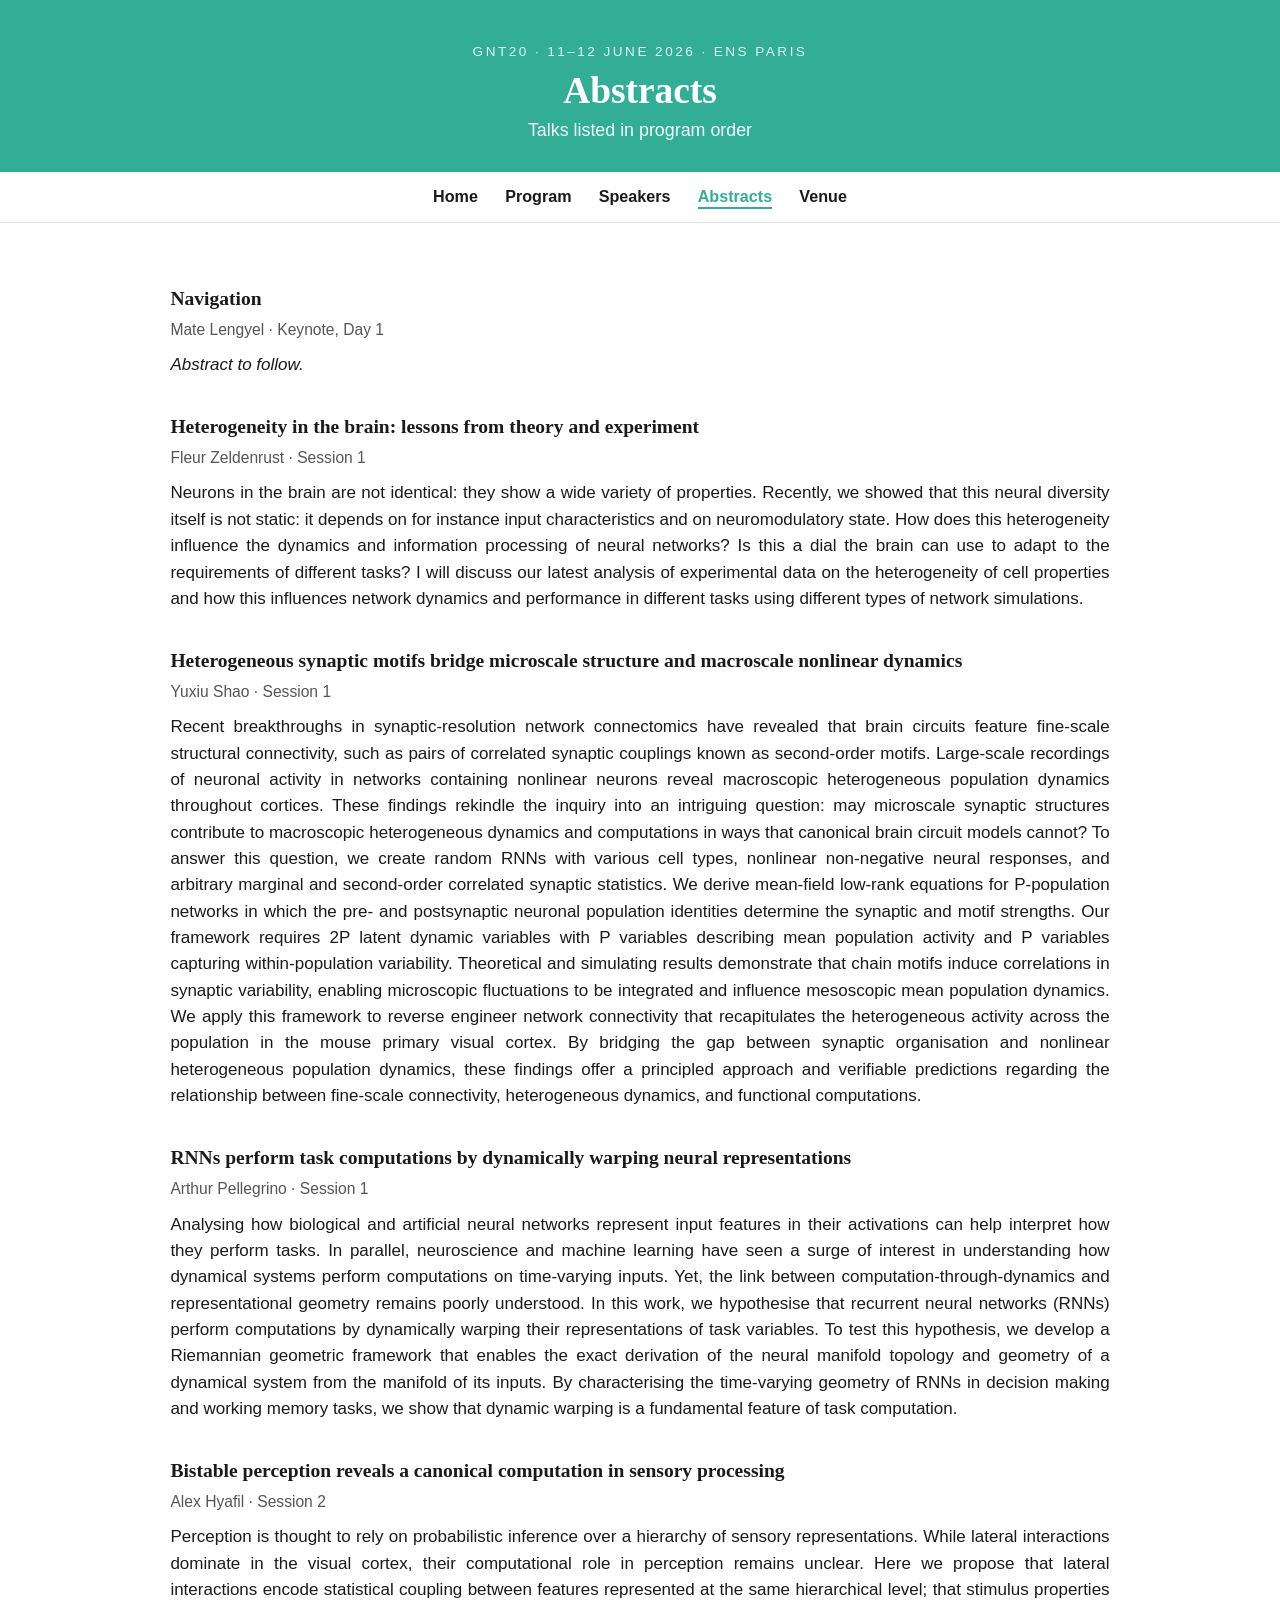
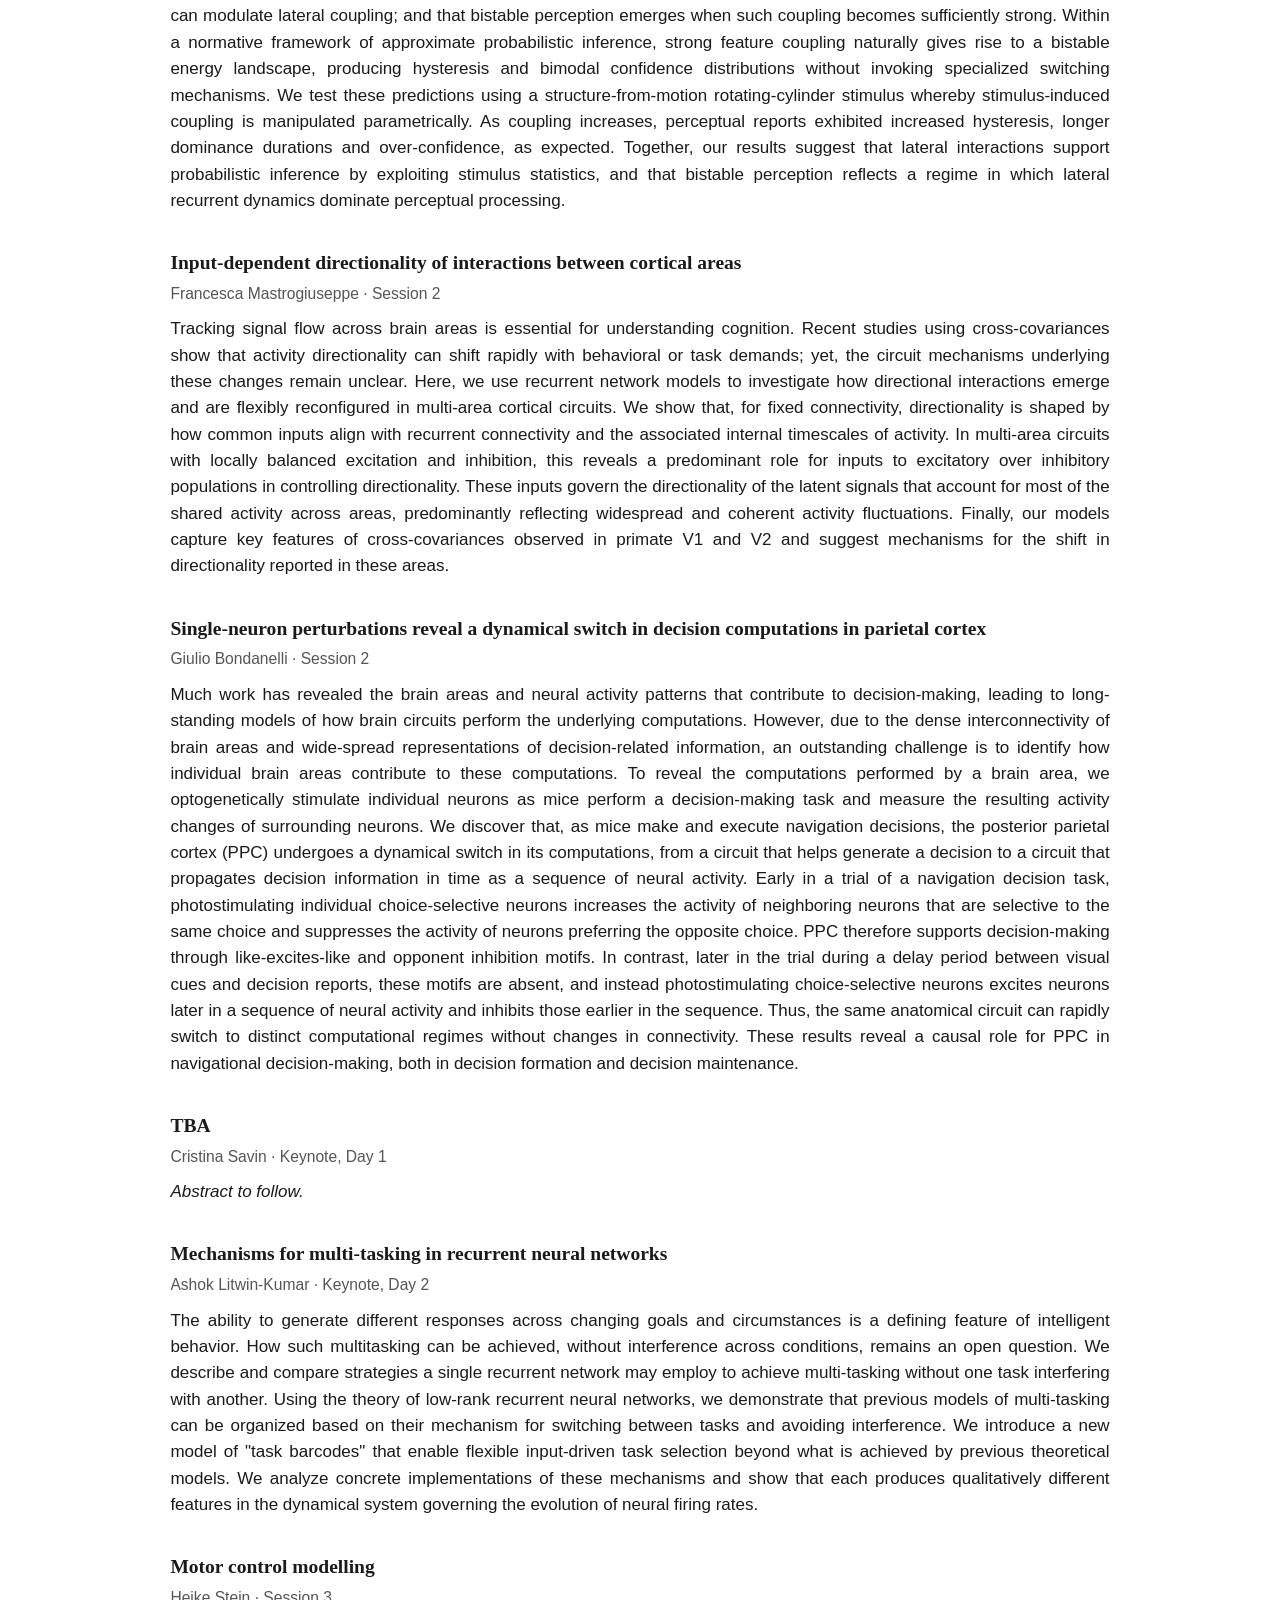
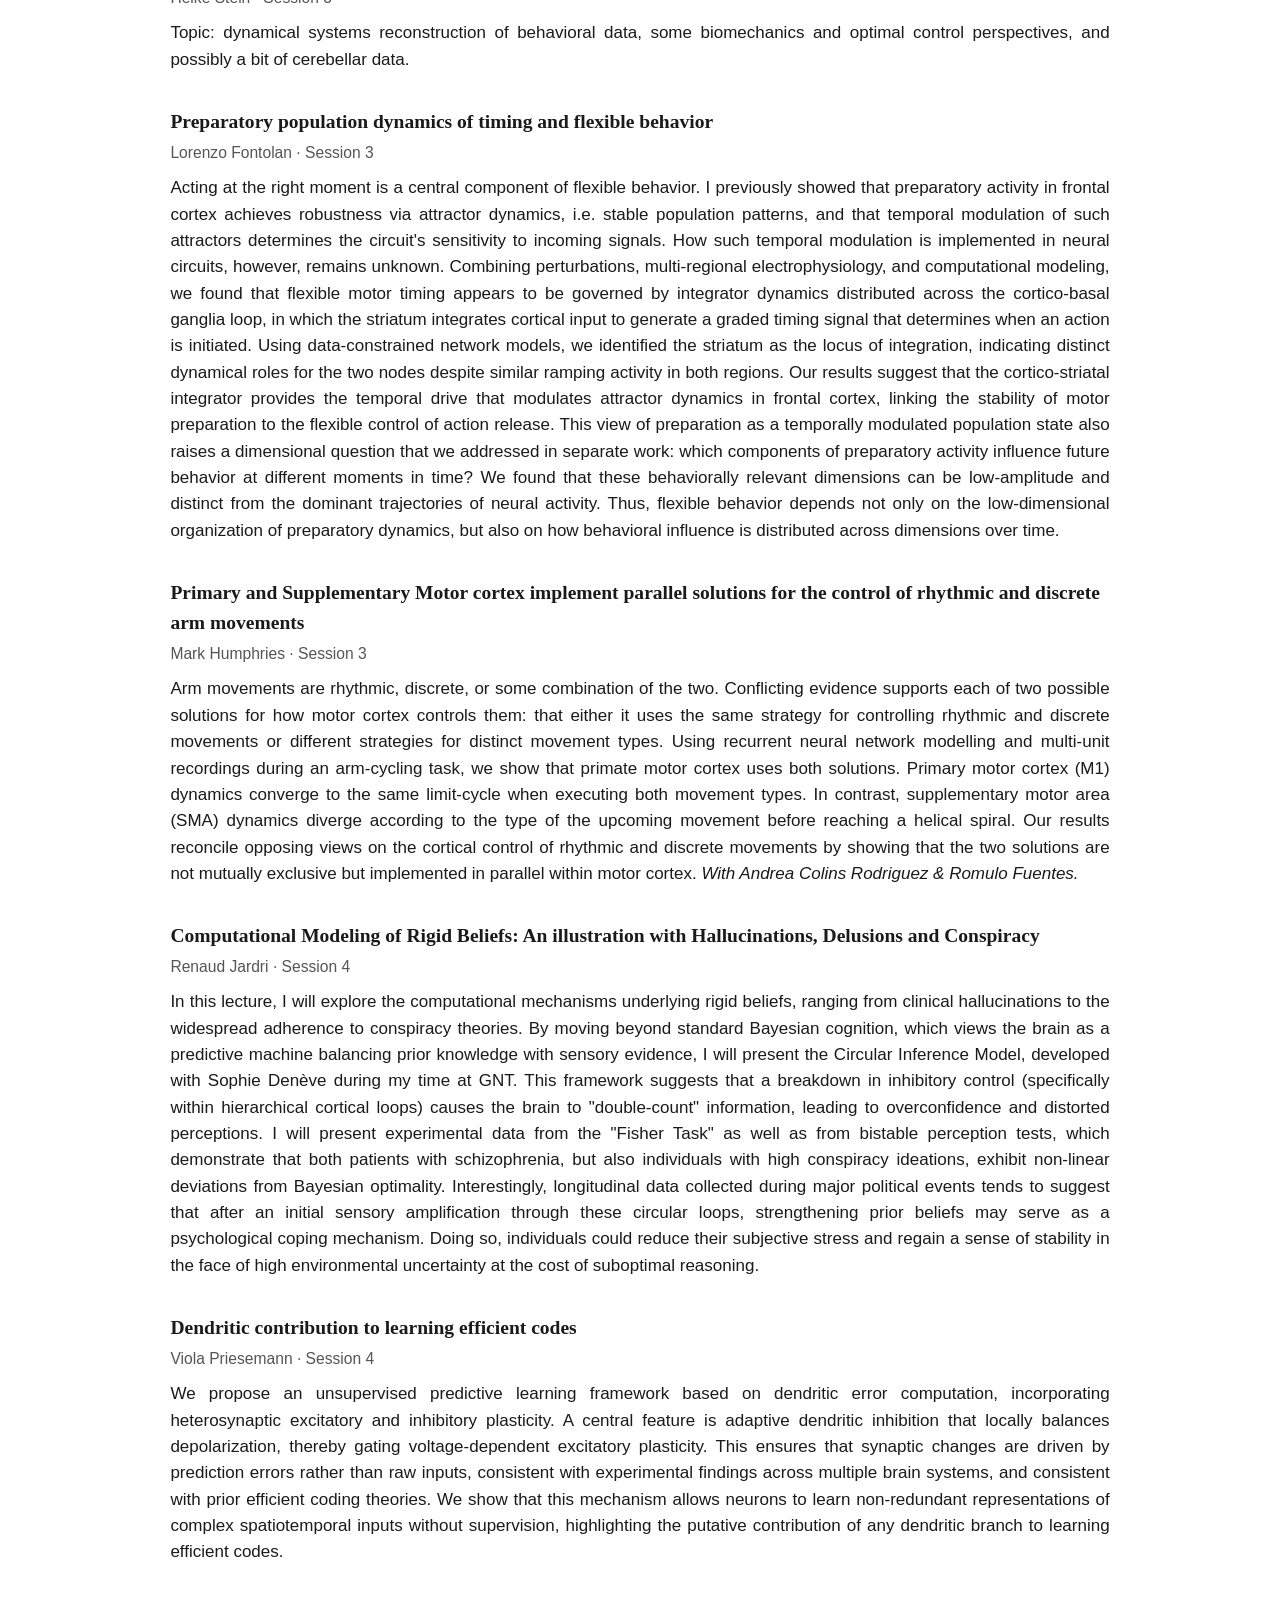
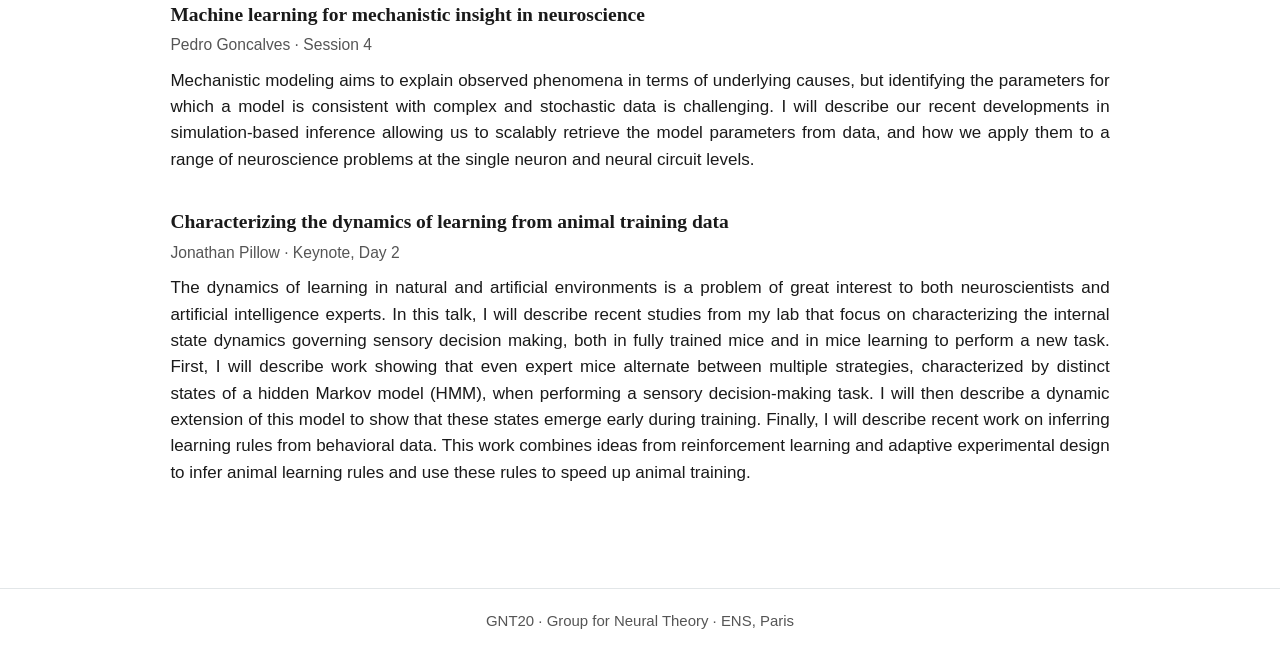
==== abstracts.html @ 79f0f4c1 "Initial site: GNT20 workshop, ENS Paris, 11–12 June 2026 Five static pages (home, program, speakers," ====
<!doctype html>
<html lang="en">
<head>
<meta charset="utf-8">
<meta name="viewport" content="width=device-width, initial-scale=1">
<title>Abstracts — GNT20</title>
<link rel="stylesheet" href="assets/css/style.css">
</head>
<body>

<header class="site">
  <div class="eyebrow">GNT20 · 11–12 June 2026 · ENS Paris</div>
  <h1>Abstracts</h1>
  <div class="subtitle">Talks listed in program order</div>
</header>

<nav class="site">
  <ul>
    <li><a href="index.html">Home</a></li>
    <li><a href="program.html">Program</a></li>
    <li><a href="speakers.html">Speakers</a></li>
    <li><a href="abstracts.html" class="active">Abstracts</a></li>
    <li><a href="venue.html">Venue</a></li>
  </ul>
</nav>

<main>

  <article class="abstract" id="lengyel">
    <h3>Navigation</h3>
    <div class="meta">Mate Lengyel · Keynote, Day 1</div>
    <p><em>Abstract to follow.</em></p>
  </article>

  <article class="abstract" id="zeldenrust">
    <h3>Heterogeneity in the brain: lessons from theory and experiment</h3>
    <div class="meta">Fleur Zeldenrust · Session 1</div>
    <p>Neurons in the brain are not identical: they show a wide variety of properties. Recently, we showed that this neural diversity itself is not static: it depends on for instance input characteristics and on neuromodulatory state. How does this heterogeneity influence the dynamics and information processing of neural networks? Is this a dial the brain can use to adapt to the requirements of different tasks? I will discuss our latest analysis of experimental data on the heterogeneity of cell properties and how this influences network dynamics and performance in different tasks using different types of network simulations.</p>
  </article>

  <article class="abstract" id="shao">
    <h3>Heterogeneous synaptic motifs bridge microscale structure and macroscale nonlinear dynamics</h3>
    <div class="meta">Yuxiu Shao · Session 1</div>
    <p>Recent breakthroughs in synaptic-resolution network connectomics have revealed that brain circuits feature fine-scale structural connectivity, such as pairs of correlated synaptic couplings known as second-order motifs. Large-scale recordings of neuronal activity in networks containing nonlinear neurons reveal macroscopic heterogeneous population dynamics throughout cortices. These findings rekindle the inquiry into an intriguing question: may microscale synaptic structures contribute to macroscopic heterogeneous dynamics and computations in ways that canonical brain circuit models cannot? To answer this question, we create random RNNs with various cell types, nonlinear non-negative neural responses, and arbitrary marginal and second-order correlated synaptic statistics. We derive mean-field low-rank equations for P-population networks in which the pre- and postsynaptic neuronal population identities determine the synaptic and motif strengths. Our framework requires 2P latent dynamic variables with P variables describing mean population activity and P variables capturing within-population variability. Theoretical and simulating results demonstrate that chain motifs induce correlations in synaptic variability, enabling microscopic fluctuations to be integrated and influence mesoscopic mean population dynamics. We apply this framework to reverse engineer network connectivity that recapitulates the heterogeneous activity across the population in the mouse primary visual cortex. By bridging the gap between synaptic organisation and nonlinear heterogeneous population dynamics, these findings offer a principled approach and verifiable predictions regarding the relationship between fine-scale connectivity, heterogeneous dynamics, and functional computations.</p>
  </article>

  <article class="abstract" id="pellegrino">
    <h3>RNNs perform task computations by dynamically warping neural representations</h3>
    <div class="meta">Arthur Pellegrino · Session 1</div>
    <p>Analysing how biological and artificial neural networks represent input features in their activations can help interpret how they perform tasks. In parallel, neuroscience and machine learning have seen a surge of interest in understanding how dynamical systems perform computations on time-varying inputs. Yet, the link between computation-through-dynamics and representational geometry remains poorly understood. In this work, we hypothesise that recurrent neural networks (RNNs) perform computations by dynamically warping their representations of task variables. To test this hypothesis, we develop a Riemannian geometric framework that enables the exact derivation of the neural manifold topology and geometry of a dynamical system from the manifold of its inputs. By characterising the time-varying geometry of RNNs in decision making and working memory tasks, we show that dynamic warping is a fundamental feature of task computation.</p>
  </article>

  <article class="abstract" id="hyafil">
    <h3>Bistable perception reveals a canonical computation in sensory processing</h3>
    <div class="meta">Alex Hyafil · Session 2</div>
    <p>Perception is thought to rely on probabilistic inference over a hierarchy of sensory representations. While lateral interactions dominate in the visual cortex, their computational role in perception remains unclear. Here we propose that lateral interactions encode statistical coupling between features represented at the same hierarchical level; that stimulus properties can modulate lateral coupling; and that bistable perception emerges when such coupling becomes sufficiently strong. Within a normative framework of approximate probabilistic inference, strong feature coupling naturally gives rise to a bistable energy landscape, producing hysteresis and bimodal confidence distributions without invoking specialized switching mechanisms. We test these predictions using a structure-from-motion rotating-cylinder stimulus whereby stimulus-induced coupling is manipulated parametrically. As coupling increases, perceptual reports exhibited increased hysteresis, longer dominance durations and over-confidence, as expected. Together, our results suggest that lateral interactions support probabilistic inference by exploiting stimulus statistics, and that bistable perception reflects a regime in which lateral recurrent dynamics dominate perceptual processing.</p>
  </article>

  <article class="abstract" id="mastrogiuseppe">
    <h3>Input-dependent directionality of interactions between cortical areas</h3>
    <div class="meta">Francesca Mastrogiuseppe · Session 2</div>
    <p>Tracking signal flow across brain areas is essential for understanding cognition. Recent studies using cross-covariances show that activity directionality can shift rapidly with behavioral or task demands; yet, the circuit mechanisms underlying these changes remain unclear. Here, we use recurrent network models to investigate how directional interactions emerge and are flexibly reconfigured in multi-area cortical circuits. We show that, for fixed connectivity, directionality is shaped by how common inputs align with recurrent connectivity and the associated internal timescales of activity. In multi-area circuits with locally balanced excitation and inhibition, this reveals a predominant role for inputs to excitatory over inhibitory populations in controlling directionality. These inputs govern the directionality of the latent signals that account for most of the shared activity across areas, predominantly reflecting widespread and coherent activity fluctuations. Finally, our models capture key features of cross-covariances observed in primate V1 and V2 and suggest mechanisms for the shift in directionality reported in these areas.</p>
  </article>

  <article class="abstract" id="bondanelli">
    <h3>Single-neuron perturbations reveal a dynamical switch in decision computations in parietal cortex</h3>
    <div class="meta">Giulio Bondanelli · Session 2</div>
    <p>Much work has revealed the brain areas and neural activity patterns that contribute to decision-making, leading to long-standing models of how brain circuits perform the underlying computations. However, due to the dense interconnectivity of brain areas and wide-spread representations of decision-related information, an outstanding challenge is to identify how individual brain areas contribute to these computations. To reveal the computations performed by a brain area, we optogenetically stimulate individual neurons as mice perform a decision-making task and measure the resulting activity changes of surrounding neurons. We discover that, as mice make and execute navigation decisions, the posterior parietal cortex (PPC) undergoes a dynamical switch in its computations, from a circuit that helps generate a decision to a circuit that propagates decision information in time as a sequence of neural activity. Early in a trial of a navigation decision task, photostimulating individual choice-selective neurons increases the activity of neighboring neurons that are selective to the same choice and suppresses the activity of neurons preferring the opposite choice. PPC therefore supports decision-making through like-excites-like and opponent inhibition motifs. In contrast, later in the trial during a delay period between visual cues and decision reports, these motifs are absent, and instead photostimulating choice-selective neurons excites neurons later in a sequence of neural activity and inhibits those earlier in the sequence. Thus, the same anatomical circuit can rapidly switch to distinct computational regimes without changes in connectivity. These results reveal a causal role for PPC in navigational decision-making, both in decision formation and decision maintenance.</p>
  </article>

  <article class="abstract" id="savin">
    <h3>TBA</h3>
    <div class="meta">Cristina Savin · Keynote, Day 1</div>
    <p><em>Abstract to follow.</em></p>
  </article>

  <article class="abstract" id="litwin-kumar">
    <h3>Mechanisms for multi-tasking in recurrent neural networks</h3>
    <div class="meta">Ashok Litwin-Kumar · Keynote, Day 2</div>
    <p>The ability to generate different responses across changing goals and circumstances is a defining feature of intelligent behavior. How such multitasking can be achieved, without interference across conditions, remains an open question. We describe and compare strategies a single recurrent network may employ to achieve multi-tasking without one task interfering with another. Using the theory of low-rank recurrent neural networks, we demonstrate that previous models of multi-tasking can be organized based on their mechanism for switching between tasks and avoiding interference. We introduce a new model of "task barcodes" that enable flexible input-driven task selection beyond what is achieved by previous theoretical models. We analyze concrete implementations of these mechanisms and show that each produces qualitatively different features in the dynamical system governing the evolution of neural firing rates.</p>
  </article>

  <article class="abstract" id="stein">
    <h3>Motor control modelling</h3>
    <div class="meta">Heike Stein · Session 3</div>
    <p>Topic: dynamical systems reconstruction of behavioral data, some biomechanics and optimal control perspectives, and possibly a bit of cerebellar data.</p>
  </article>

  <article class="abstract" id="fontolan">
    <h3>Preparatory population dynamics of timing and flexible behavior</h3>
    <div class="meta">Lorenzo Fontolan · Session 3</div>
    <p>Acting at the right moment is a central component of flexible behavior. I previously showed that preparatory activity in frontal cortex achieves robustness via attractor dynamics, i.e. stable population patterns, and that temporal modulation of such attractors determines the circuit's sensitivity to incoming signals. How such temporal modulation is implemented in neural circuits, however, remains unknown. Combining perturbations, multi-regional electrophysiology, and computational modeling, we found that flexible motor timing appears to be governed by integrator dynamics distributed across the cortico-basal ganglia loop, in which the striatum integrates cortical input to generate a graded timing signal that determines when an action is initiated. Using data-constrained network models, we identified the striatum as the locus of integration, indicating distinct dynamical roles for the two nodes despite similar ramping activity in both regions. Our results suggest that the cortico-striatal integrator provides the temporal drive that modulates attractor dynamics in frontal cortex, linking the stability of motor preparation to the flexible control of action release. This view of preparation as a temporally modulated population state also raises a dimensional question that we addressed in separate work: which components of preparatory activity influence future behavior at different moments in time? We found that these behaviorally relevant dimensions can be low-amplitude and distinct from the dominant trajectories of neural activity. Thus, flexible behavior depends not only on the low-dimensional organization of preparatory dynamics, but also on how behavioral influence is distributed across dimensions over time.</p>
  </article>

  <article class="abstract" id="humphries">
    <h3>Primary and Supplementary Motor cortex implement parallel solutions for the control of rhythmic and discrete arm movements</h3>
    <div class="meta">Mark Humphries · Session 3</div>
    <p>Arm movements are rhythmic, discrete, or some combination of the two. Conflicting evidence supports each of two possible solutions for how motor cortex controls them: that either it uses the same strategy for controlling rhythmic and discrete movements or different strategies for distinct movement types. Using recurrent neural network modelling and multi-unit recordings during an arm-cycling task, we show that primate motor cortex uses both solutions. Primary motor cortex (M1) dynamics converge to the same limit-cycle when executing both movement types. In contrast, supplementary motor area (SMA) dynamics diverge according to the type of the upcoming movement before reaching a helical spiral. Our results reconcile opposing views on the cortical control of rhythmic and discrete movements by showing that the two solutions are not mutually exclusive but implemented in parallel within motor cortex. <em>With Andrea Colins Rodriguez &amp; Romulo Fuentes.</em></p>
  </article>

  <article class="abstract" id="jardri">
    <h3>Computational Modeling of Rigid Beliefs: An illustration with Hallucinations, Delusions and Conspiracy</h3>
    <div class="meta">Renaud Jardri · Session 4</div>
    <p>In this lecture, I will explore the computational mechanisms underlying rigid beliefs, ranging from clinical hallucinations to the widespread adherence to conspiracy theories. By moving beyond standard Bayesian cognition, which views the brain as a predictive machine balancing prior knowledge with sensory evidence, I will present the Circular Inference Model, developed with Sophie Denève during my time at GNT. This framework suggests that a breakdown in inhibitory control (specifically within hierarchical cortical loops) causes the brain to "double-count" information, leading to overconfidence and distorted perceptions. I will present experimental data from the "Fisher Task" as well as from bistable perception tests, which demonstrate that both patients with schizophrenia, but also individuals with high conspiracy ideations, exhibit non-linear deviations from Bayesian optimality. Interestingly, longitudinal data collected during major political events tends to suggest that after an initial sensory amplification through these circular loops, strengthening prior beliefs may serve as a psychological coping mechanism. Doing so, individuals could reduce their subjective stress and regain a sense of stability in the face of high environmental uncertainty at the cost of suboptimal reasoning.</p>
  </article>

  <article class="abstract" id="priesemann">
    <h3>Dendritic contribution to learning efficient codes</h3>
    <div class="meta">Viola Priesemann · Session 4</div>
    <p>We propose an unsupervised predictive learning framework based on dendritic error computation, incorporating heterosynaptic excitatory and inhibitory plasticity. A central feature is adaptive dendritic inhibition that locally balances depolarization, thereby gating voltage-dependent excitatory plasticity. This ensures that synaptic changes are driven by prediction errors rather than raw inputs, consistent with experimental findings across multiple brain systems, and consistent with prior efficient coding theories. We show that this mechanism allows neurons to learn non-redundant representations of complex spatiotemporal inputs without supervision, highlighting the putative contribution of any dendritic branch to learning efficient codes.</p>
  </article>

  <article class="abstract" id="goncalves">
    <h3>Machine learning for mechanistic insight in neuroscience</h3>
    <div class="meta">Pedro Goncalves · Session 4</div>
    <p>Mechanistic modeling aims to explain observed phenomena in terms of underlying causes, but identifying the parameters for which a model is consistent with complex and stochastic data is challenging. I will describe our recent developments in simulation-based inference allowing us to scalably retrieve the model parameters from data, and how we apply them to a range of neuroscience problems at the single neuron and neural circuit levels.</p>
  </article>

  <article class="abstract" id="pillow">
    <h3>Characterizing the dynamics of learning from animal training data</h3>
    <div class="meta">Jonathan Pillow · Keynote, Day 2</div>
    <p>The dynamics of learning in natural and artificial environments is a problem of great interest to both neuroscientists and artificial intelligence experts. In this talk, I will describe recent studies from my lab that focus on characterizing the internal state dynamics governing sensory decision making, both in fully trained mice and in mice learning to perform a new task. First, I will describe work showing that even expert mice alternate between multiple strategies, characterized by distinct states of a hidden Markov model (HMM), when performing a sensory decision-making task. I will then describe a dynamic extension of this model to show that these states emerge early during training. Finally, I will describe recent work on inferring learning rules from behavioral data. This work combines ideas from reinforcement learning and adaptive experimental design to infer animal learning rules and use these rules to speed up animal training.</p>
  </article>

</main>

<footer class="site">
  GNT20 · Group for Neural Theory · ENS, Paris
</footer>

</body>
</html>
---- assets/css/style.css ----
:root {
  --bg: #ffffff;
  --ink: #1a1a1a;
  --muted: #555;
  --accent: #32AE97;
  --accent-deep: #195A6E;
  --accent-soft: #d9efe9;
  --rule: #e2e6e8;
  --keynote: #e6eef2;
  --break: #f1f4f6;
  --max: 980px;
}

* { box-sizing: border-box; }

html, body {
  margin: 0;
  padding: 0;
  background: var(--bg);
  color: var(--ink);
  font-family: "Source Sans Pro", "Helvetica Neue", Helvetica, Arial, sans-serif;
  font-size: 17px;
  line-height: 1.55;
}

a { color: var(--accent-deep); text-decoration: none; }
a:hover { text-decoration: underline; }

header.site {
  background: var(--accent);
  color: #fff;
  padding: 2.4rem 1.2rem 1.6rem;
  text-align: center;
}
header.site .eyebrow {
  text-transform: uppercase;
  letter-spacing: 0.18em;
  font-size: 0.8rem;
  opacity: 0.85;
}
header.site h1 {
  margin: 0.4rem 0 0.3rem;
  font-family: Georgia, "Times New Roman", serif;
  font-weight: 600;
  font-size: 2.2rem;
  line-height: 1.15;
}
header.site .subtitle {
  font-size: 1.05rem;
  opacity: 0.95;
}

nav.site {
  background: #fff;
  border-bottom: 1px solid var(--rule);
  position: sticky;
  top: 0;
  z-index: 10;
}
nav.site ul {
  list-style: none;
  margin: 0 auto;
  padding: 0;
  max-width: var(--max);
  display: flex;
  flex-wrap: wrap;
  justify-content: center;
  gap: 0.4rem 1.6rem;
  padding: 0.7rem 1rem;
}
nav.site a {
  color: var(--ink);
  font-weight: 600;
  font-size: 0.95rem;
}
nav.site a.active { color: var(--accent); border-bottom: 2px solid var(--accent); padding-bottom: 0.15rem; }

main {
  max-width: var(--max);
  margin: 0 auto;
  padding: 2rem 1.2rem 4rem;
}

h2 {
  font-family: Georgia, "Times New Roman", serif;
  font-size: 1.6rem;
  margin: 2.2rem 0 0.8rem;
  border-bottom: 1px solid var(--rule);
  padding-bottom: 0.3rem;
}
h3 {
  font-family: Georgia, "Times New Roman", serif;
  font-size: 1.15rem;
  margin: 1.6rem 0 0.4rem;
}

.lede { font-size: 1.1rem; color: var(--muted); }

.callouts {
  display: grid;
  grid-template-columns: repeat(auto-fit, minmax(220px, 1fr));
  gap: 0.8rem;
  margin: 1.4rem 0;
}
.callouts .card {
  background: #fff;
  border: 1px solid var(--rule);
  padding: 0.9rem 1rem;
  border-radius: 4px;
}
.callouts .card .label {
  text-transform: uppercase;
  letter-spacing: 0.1em;
  font-size: 0.72rem;
  color: var(--muted);
}
.callouts .card .value { font-weight: 600; }

table.program {
  width: 100%;
  border-collapse: collapse;
  margin: 1rem 0 2rem;
  background: #fff;
  font-size: 0.95rem;
}
table.program th, table.program td {
  border: 1px solid var(--rule);
  padding: 0.55rem 0.7rem;
  vertical-align: top;
  text-align: left;
}
table.program thead th {
  background: var(--accent);
  color: #fff;
  font-weight: 600;
}
table.program td.time { white-space: nowrap; color: var(--muted); font-variant-numeric: tabular-nums; width: 8.5rem; }
table.program tr.keynote td.talk { background: var(--keynote); }
table.program tr.break td { background: var(--break); color: var(--muted); font-style: italic; }
table.program tr.session-head td {
  background: var(--accent-soft);
  font-weight: 600;
  font-style: italic;
}
table.program .speaker { font-weight: 600; }
table.program .title { display: block; color: var(--muted); margin-top: 0.15rem; }

.speaker-grid {
  display: grid;
  grid-template-columns: repeat(auto-fit, minmax(260px, 1fr));
  gap: 1rem;
}
.speaker-grid .sp {
  background: #fff;
  border: 1px solid var(--rule);
  padding: 0.9rem 1rem;
  border-radius: 4px;
}
.speaker-grid .sp.keynote { border-left: 4px solid var(--accent); }
.speaker-grid .sp .tag { color: var(--accent-deep); }
.speaker-grid .sp .name { font-weight: 700; }
.speaker-grid .sp .tag {
  display: inline-block;
  font-size: 0.7rem;
  letter-spacing: 0.08em;
  text-transform: uppercase;
  margin-left: 0.4rem;
}
.speaker-grid .sp .talk { color: var(--muted); margin-top: 0.3rem; font-size: 0.92rem; }

.abstract { margin: 1.6rem 0 2rem; }
.abstract h3 { margin-bottom: 0.2rem; }
.abstract .meta { color: var(--muted); font-size: 0.92rem; margin-bottom: 0.6rem; }
.abstract p { margin: 0.4rem 0; text-align: justify; }

footer.site {
  border-top: 1px solid var(--rule);
  padding: 1.2rem;
  text-align: center;
  color: var(--muted);
  font-size: 0.88rem;
}

@media (max-width: 600px) {
  header.site h1 { font-size: 1.6rem; }
  table.program td.time { width: auto; }
}
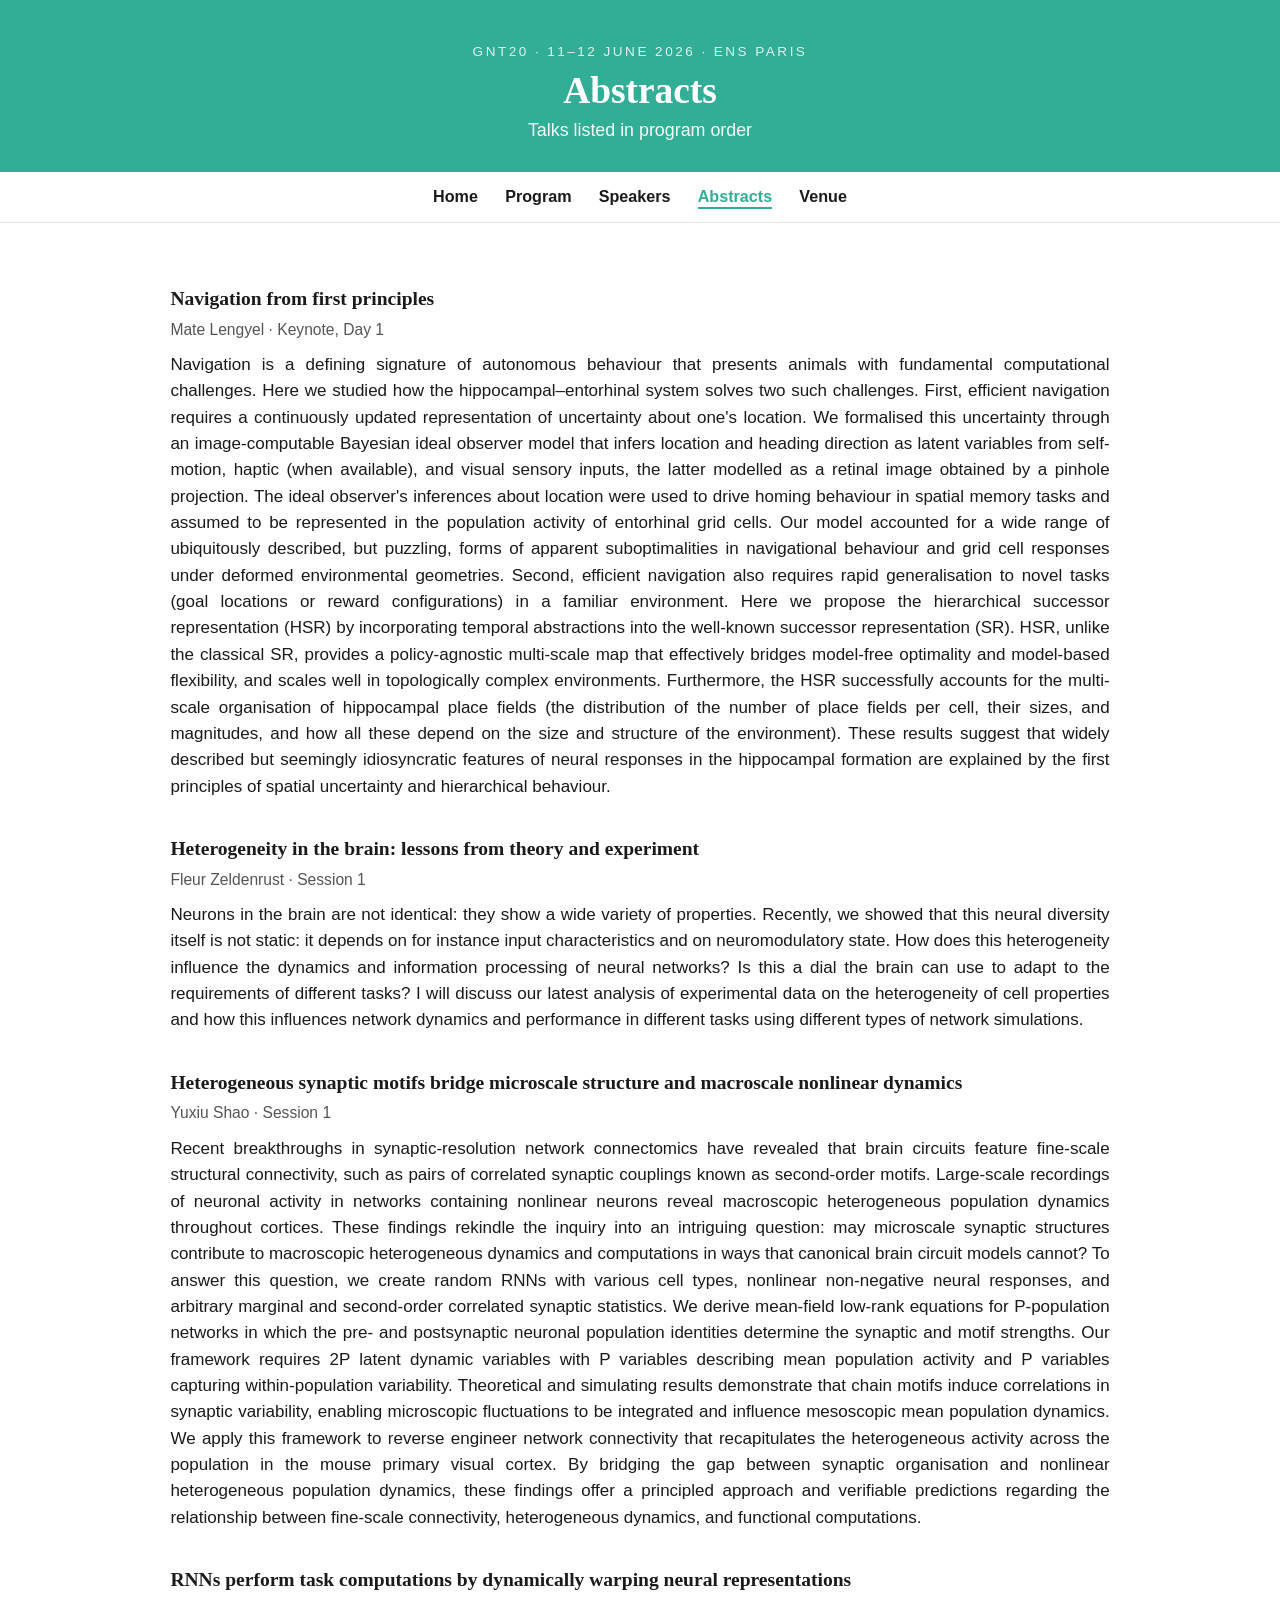
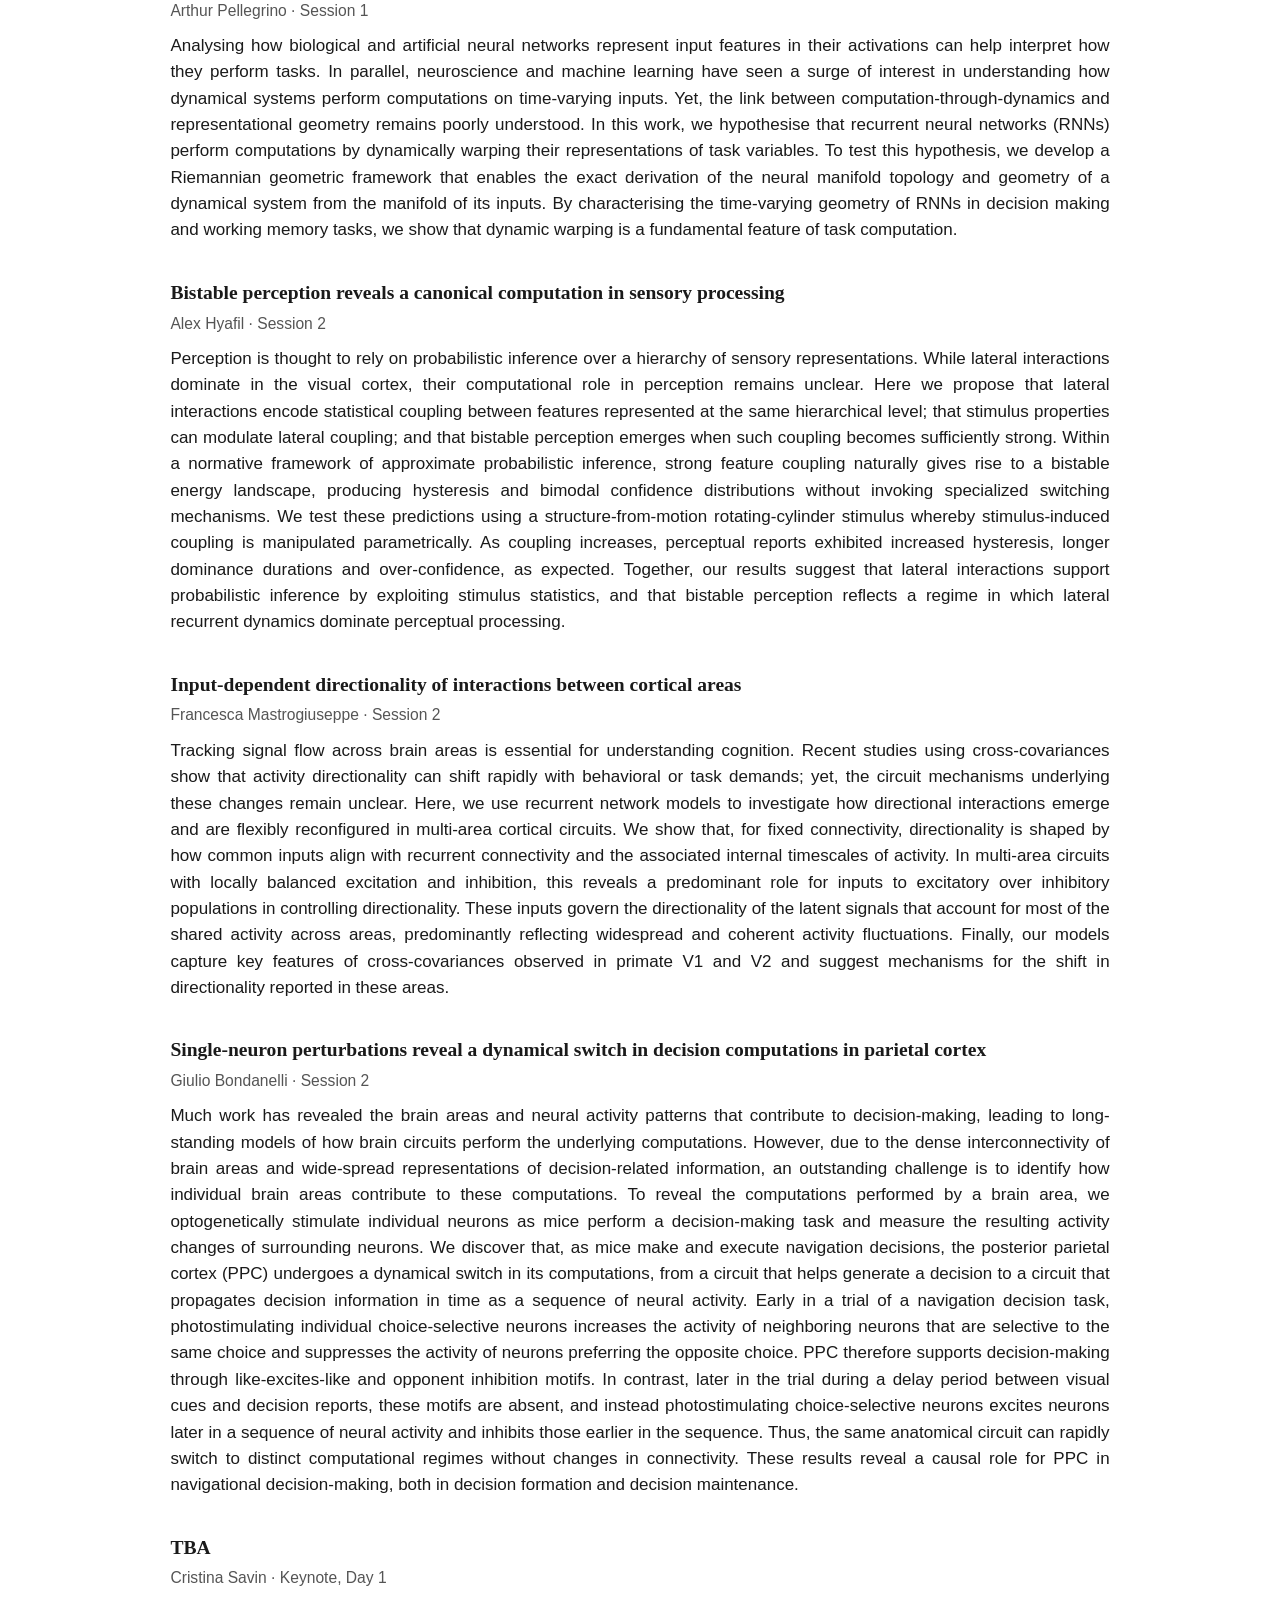
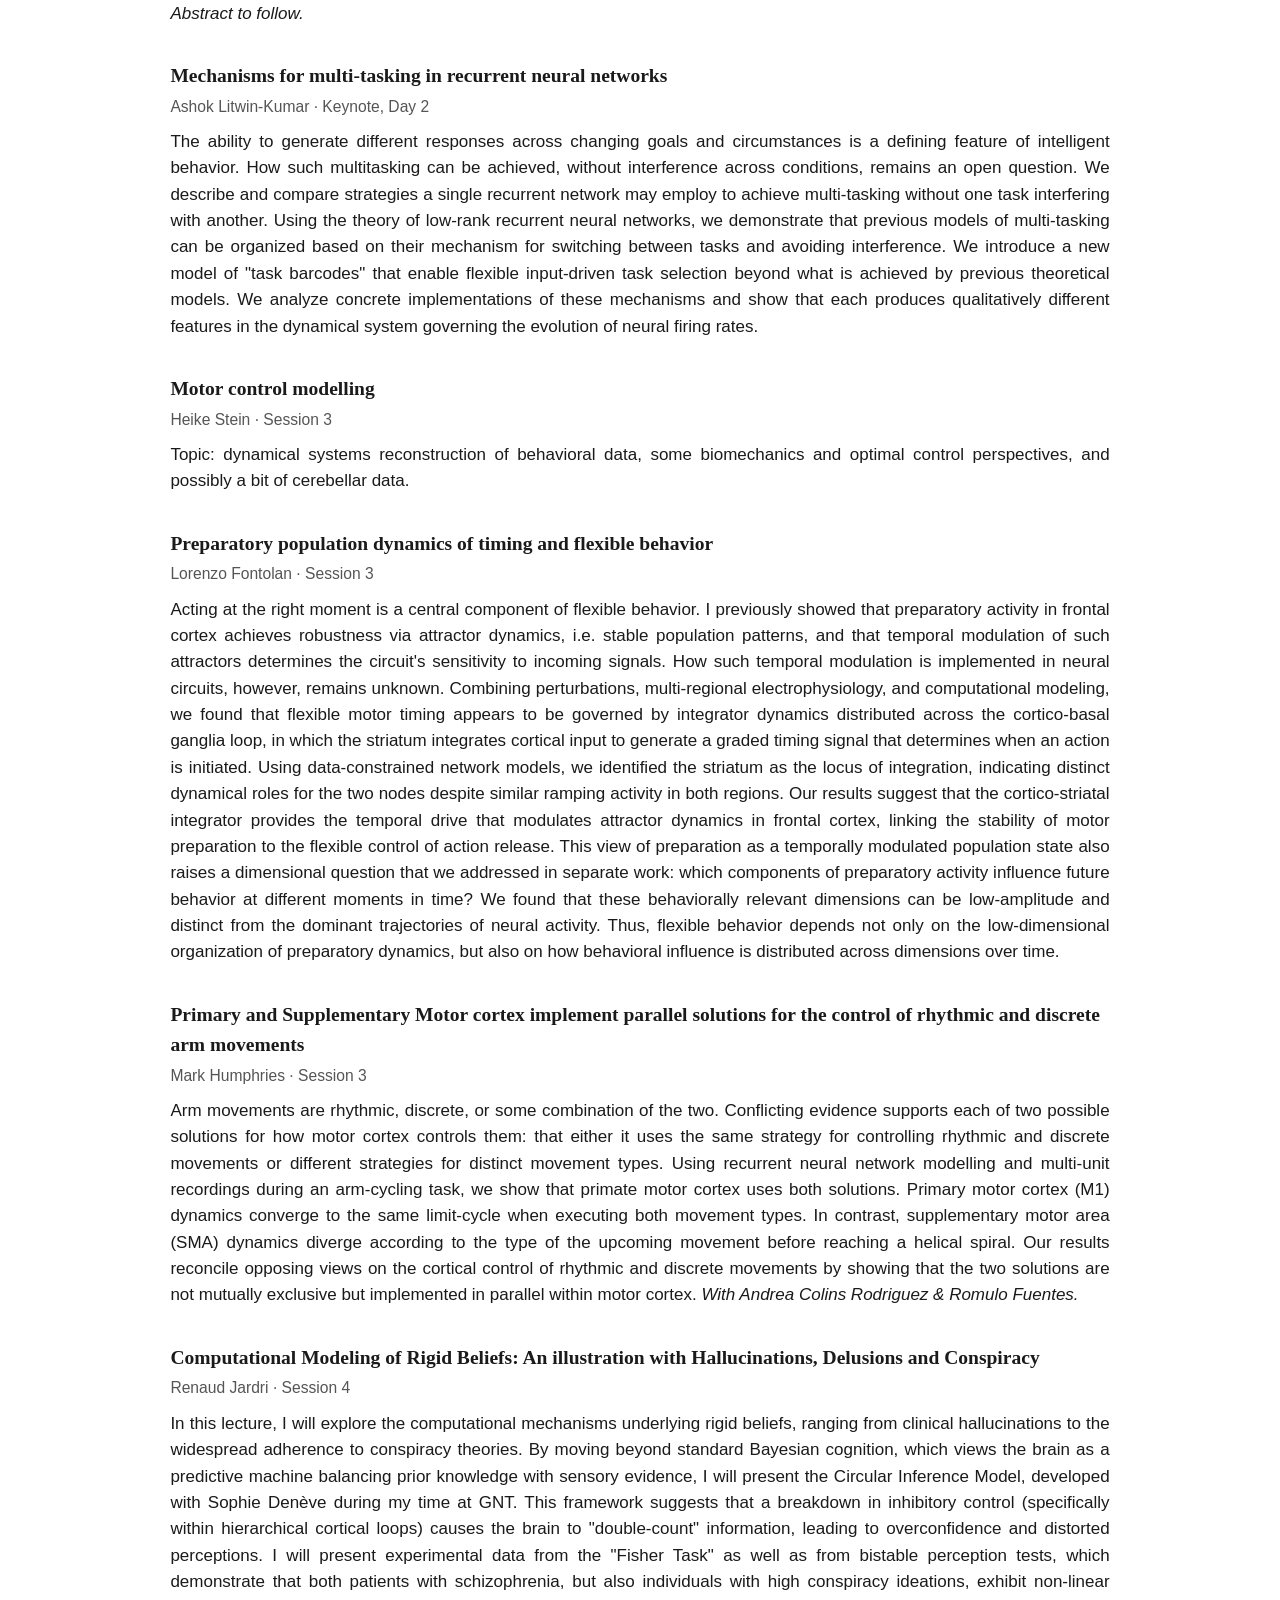
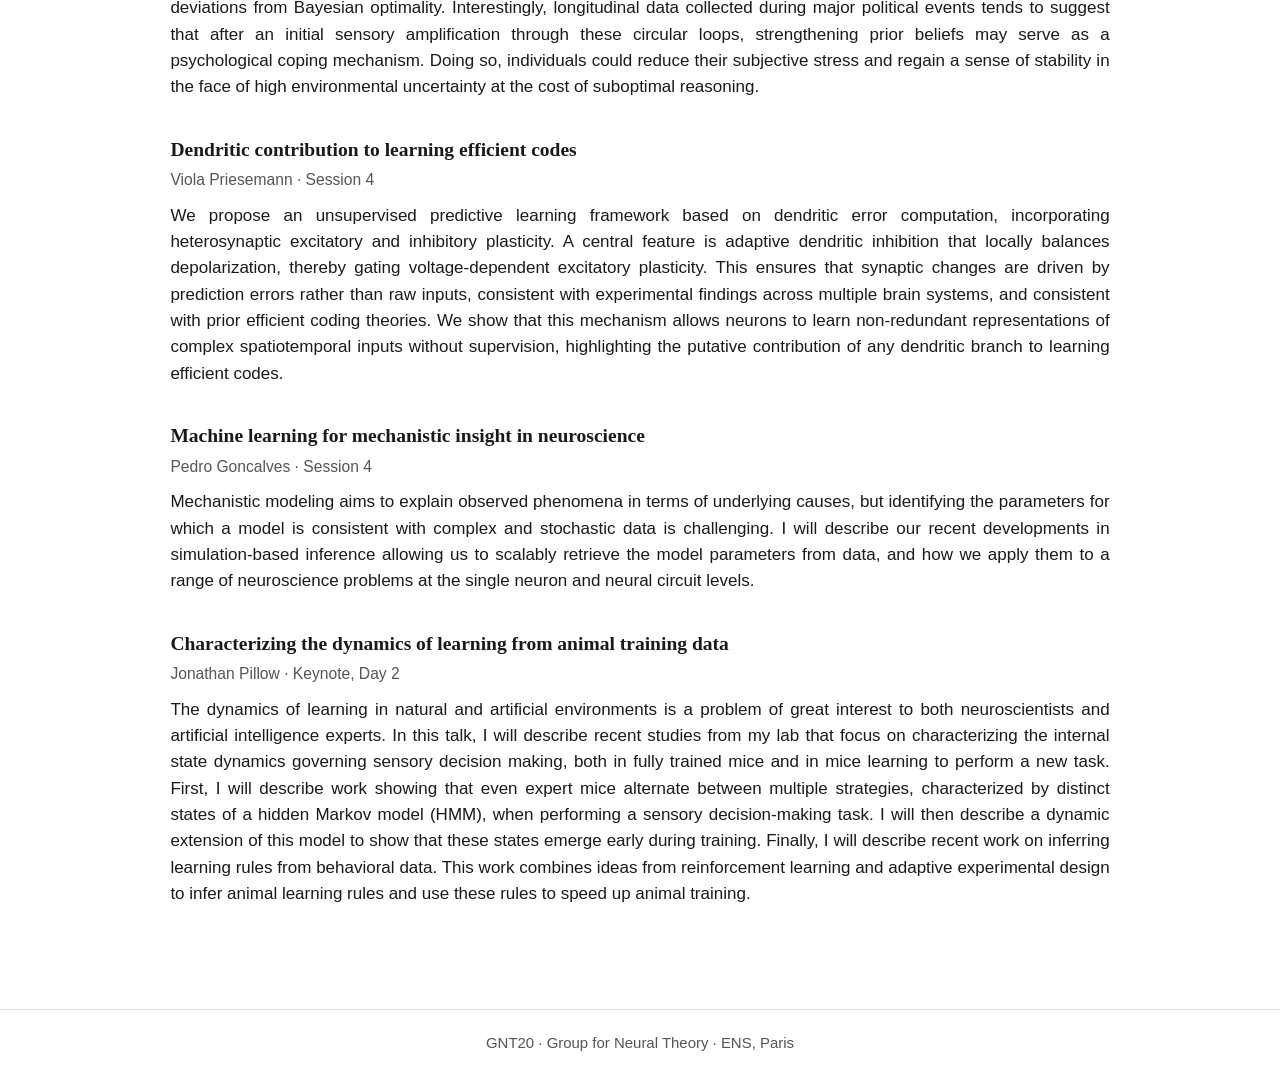
==== commit 91ecaed7: "Add Lengyel keynote title and abstract Co-Authored-By: Claude Opus 4.7 <noreply@anthropic.com>" ====
--- a/abstracts.html
+++ b/abstracts.html
@@ -27,9 +27,9 @@
 <main>
 
   <article class="abstract" id="lengyel">
-    <h3>Navigation</h3>
+    <h3>Navigation from first principles</h3>
     <div class="meta">Mate Lengyel · Keynote, Day 1</div>
-    <p><em>Abstract to follow.</em></p>
+    <p>Navigation is a defining signature of autonomous behaviour that presents animals with fundamental computational challenges. Here we studied how the hippocampal–entorhinal system solves two such challenges. First, efficient navigation requires a continuously updated representation of uncertainty about one's location. We formalised this uncertainty through an image-computable Bayesian ideal observer model that infers location and heading direction as latent variables from self-motion, haptic (when available), and visual sensory inputs, the latter modelled as a retinal image obtained by a pinhole projection. The ideal observer's inferences about location were used to drive homing behaviour in spatial memory tasks and assumed to be represented in the population activity of entorhinal grid cells. Our model accounted for a wide range of ubiquitously described, but puzzling, forms of apparent suboptimalities in navigational behaviour and grid cell responses under deformed environmental geometries. Second, efficient navigation also requires rapid generalisation to novel tasks (goal locations or reward configurations) in a familiar environment. Here we propose the hierarchical successor representation (HSR) by incorporating temporal abstractions into the well-known successor representation (SR). HSR, unlike the classical SR, provides a policy-agnostic multi-scale map that effectively bridges model-free optimality and model-based flexibility, and scales well in topologically complex environments. Furthermore, the HSR successfully accounts for the multi-scale organisation of hippocampal place fields (the distribution of the number of place fields per cell, their sizes, and magnitudes, and how all these depend on the size and structure of the environment). These results suggest that widely described but seemingly idiosyncratic features of neural responses in the hippocampal formation are explained by the first principles of spatial uncertainty and hierarchical behaviour.</p>
   </article>
 
   <article class="abstract" id="zeldenrust">
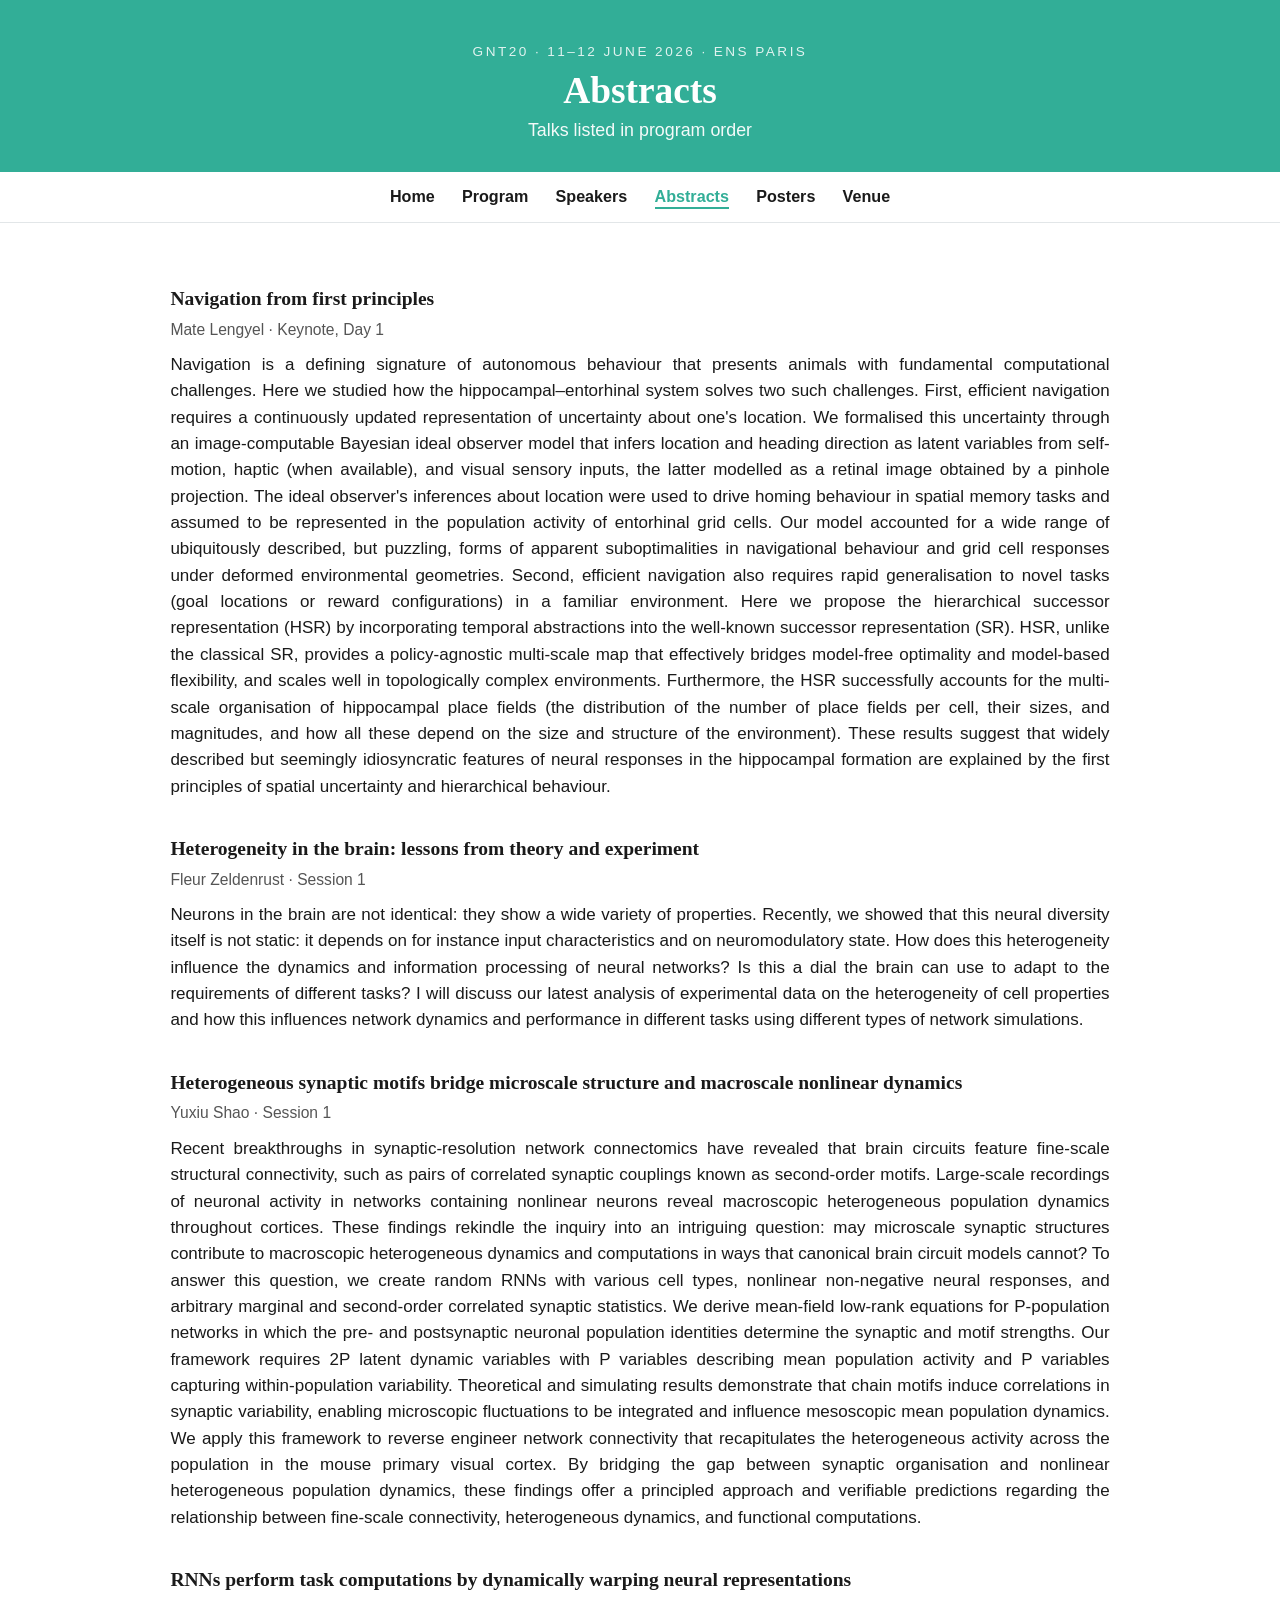
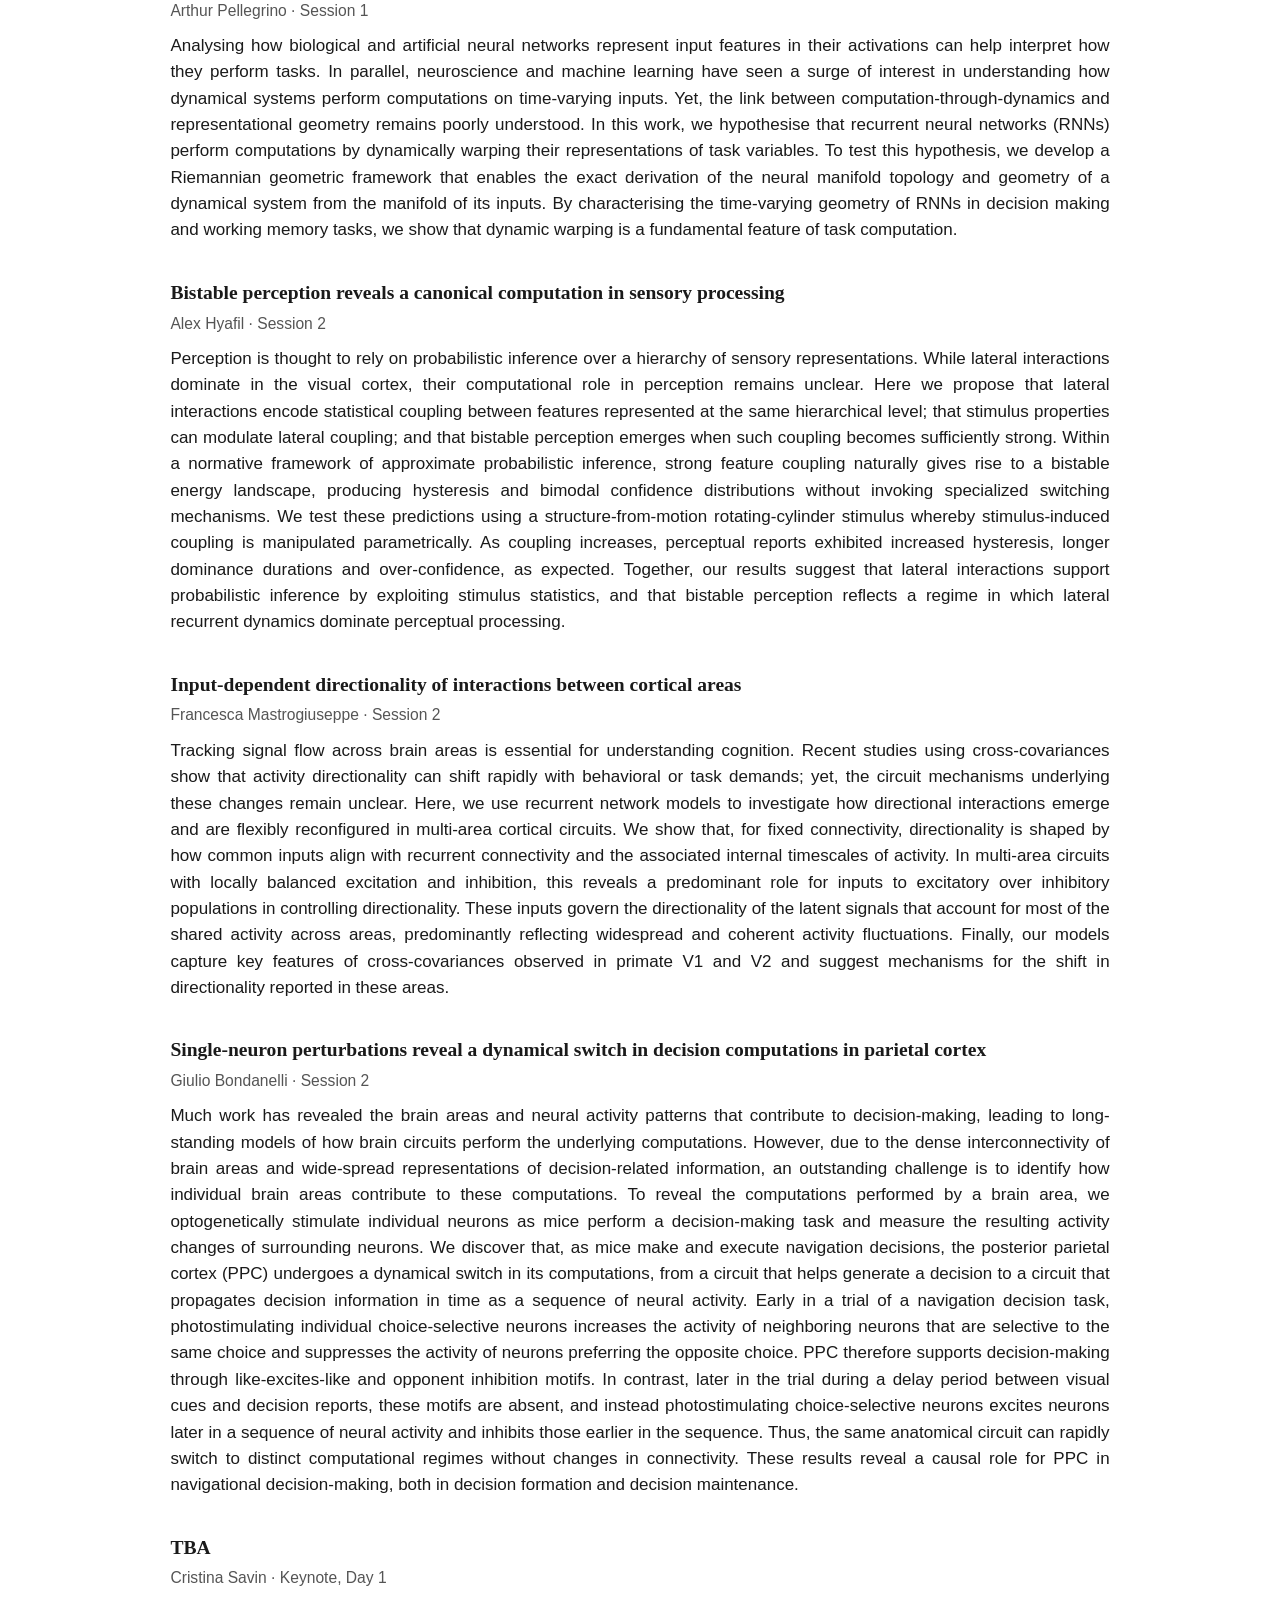
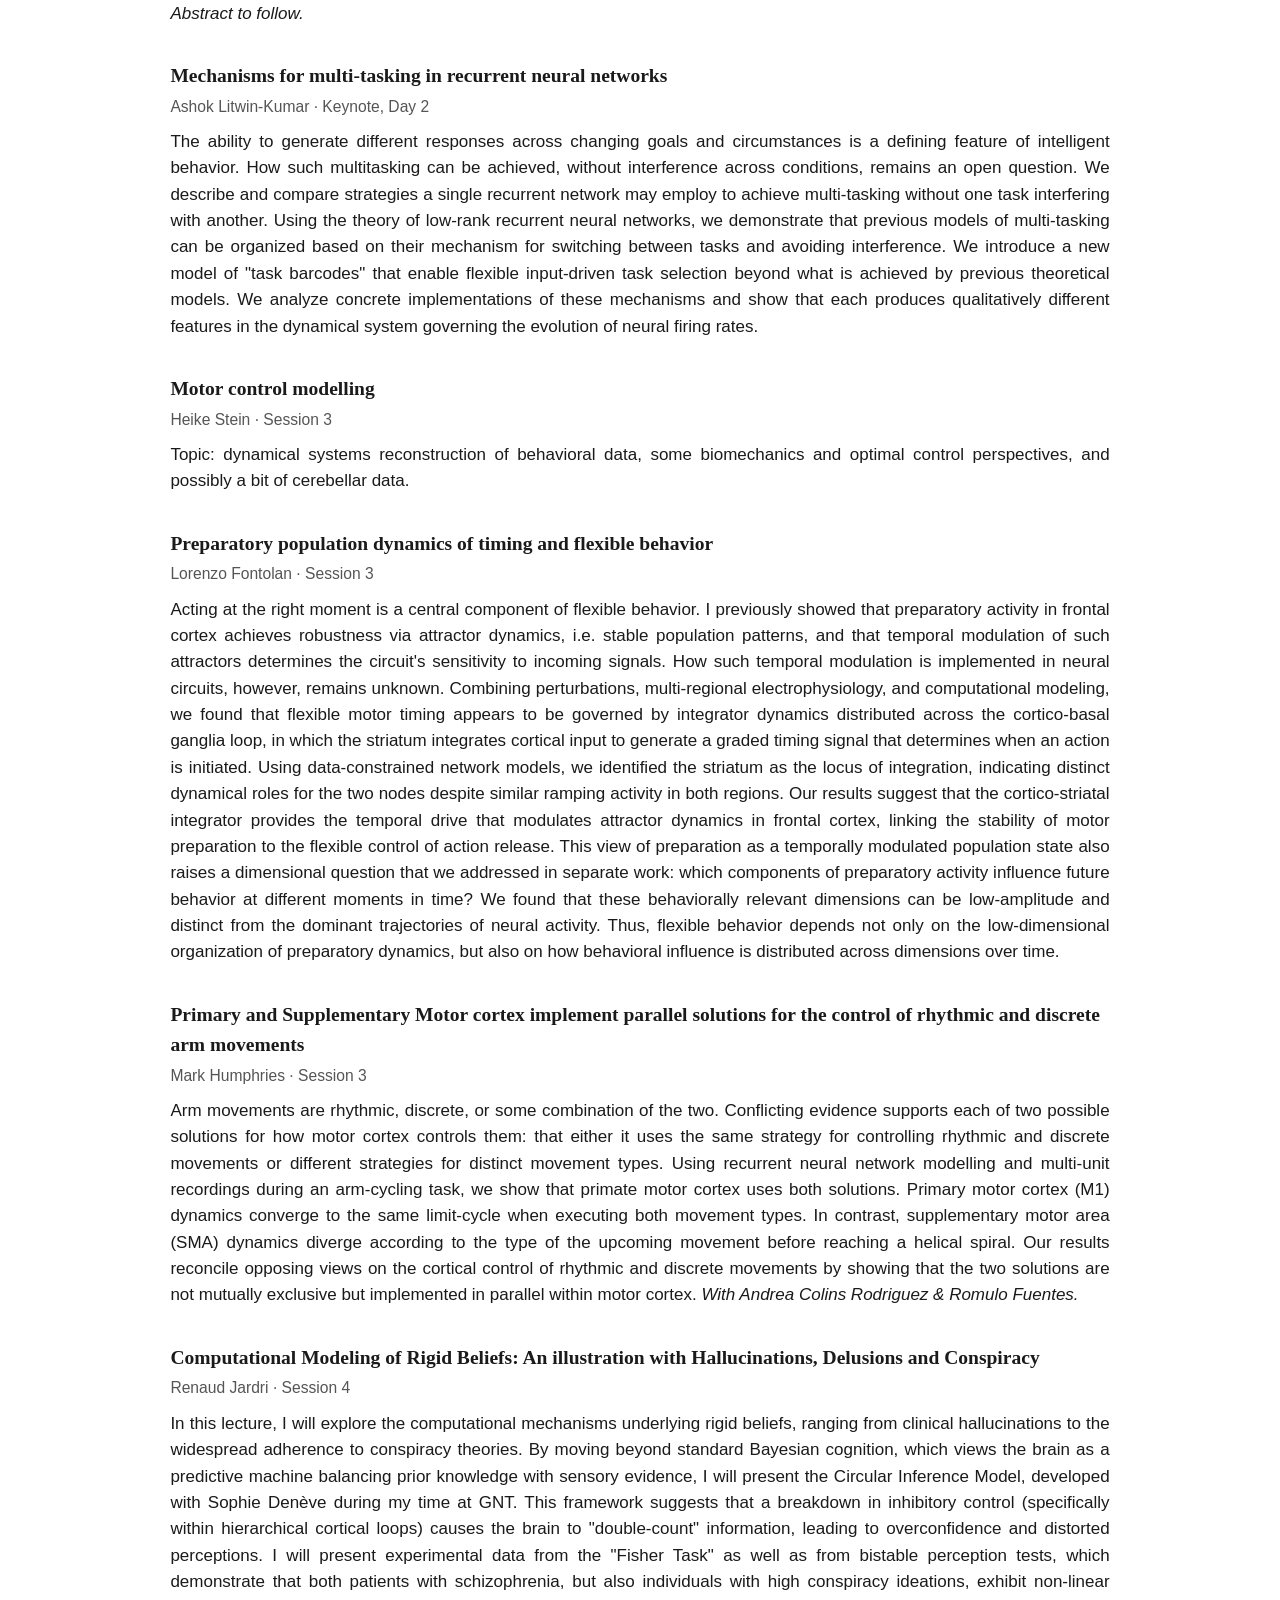
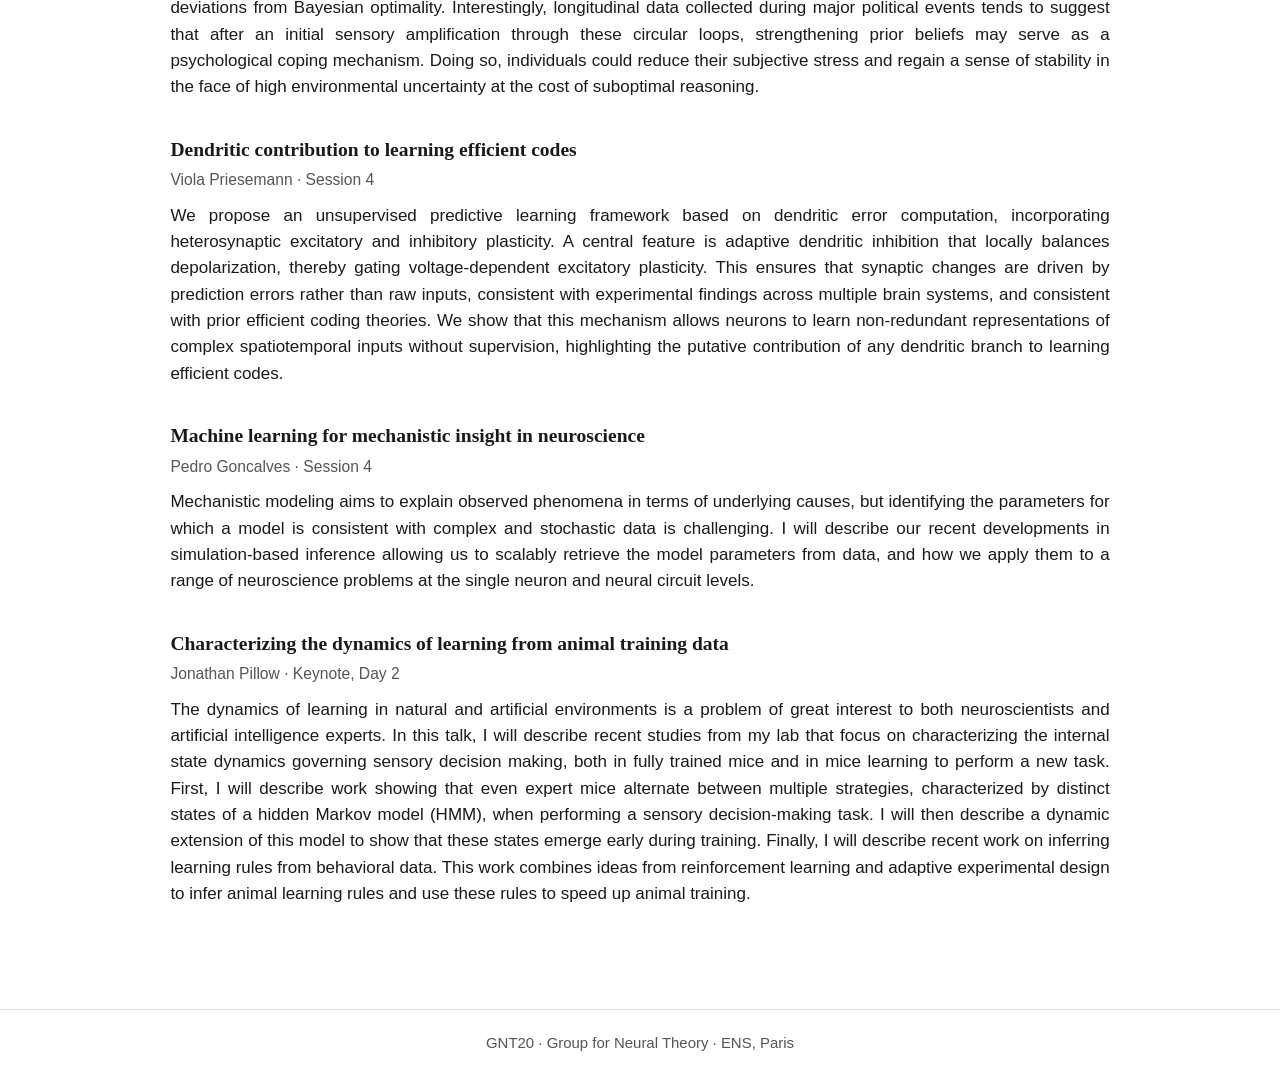
==== commit f3d015d2: "Add poster session: Day 1 17:00–19:00 slot and posters page Add a 17:00–19:00 poster session & recep" ====
--- a/abstracts.html
+++ b/abstracts.html
@@ -20,6 +20,7 @@
     <li><a href="program.html">Program</a></li>
     <li><a href="speakers.html">Speakers</a></li>
     <li><a href="abstracts.html" class="active">Abstracts</a></li>
+    <li><a href="posters.html">Posters</a></li>
     <li><a href="venue.html">Venue</a></li>
   </ul>
 </nav>
--- a/assets/css/style.css
+++ b/assets/css/style.css
@@ -137,6 +137,7 @@
 table.program td.time { white-space: nowrap; color: var(--muted); font-variant-numeric: tabular-nums; width: 8.5rem; }
 table.program tr.keynote td.talk { background: var(--keynote); }
 table.program tr.break td { background: var(--break); color: var(--muted); font-style: italic; }
+table.program tr.poster td.talk { background: var(--accent-soft); }
 table.program tr.session-head td {
   background: var(--accent-soft);
   font-weight: 600;
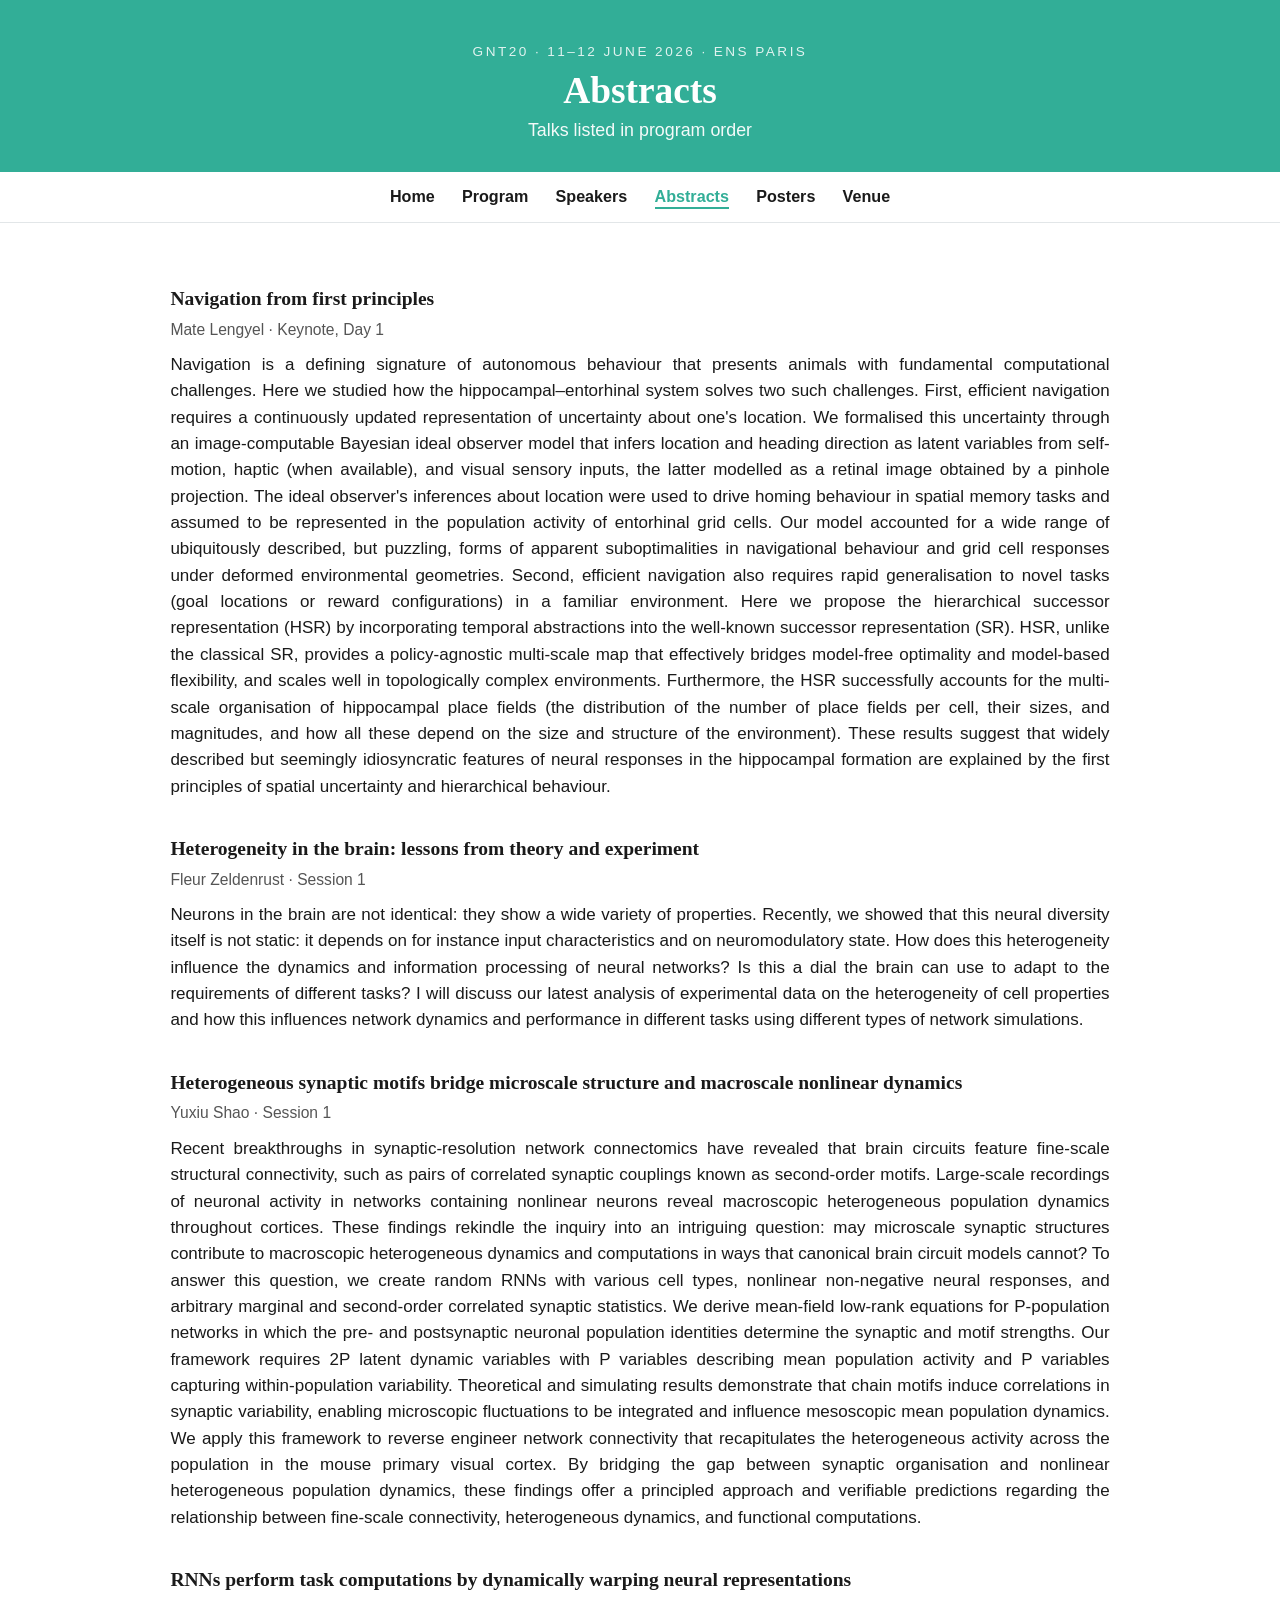
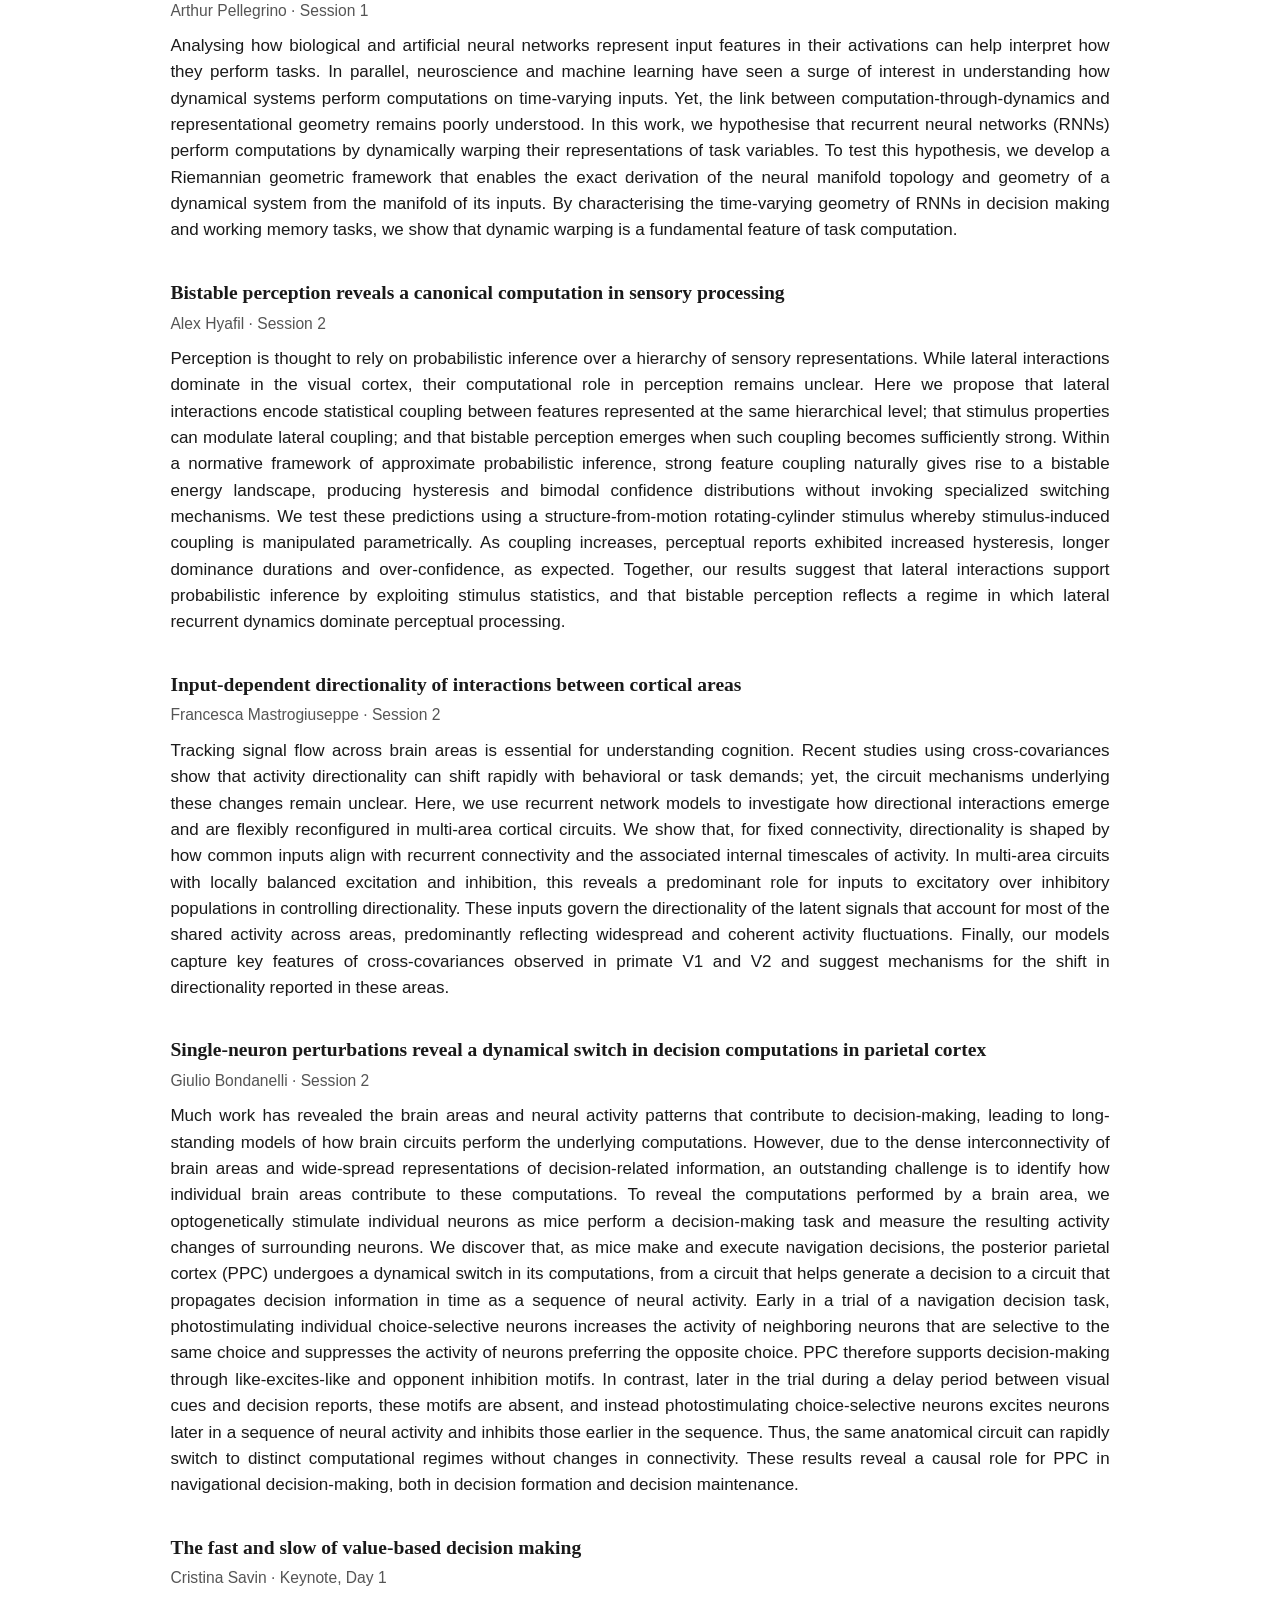
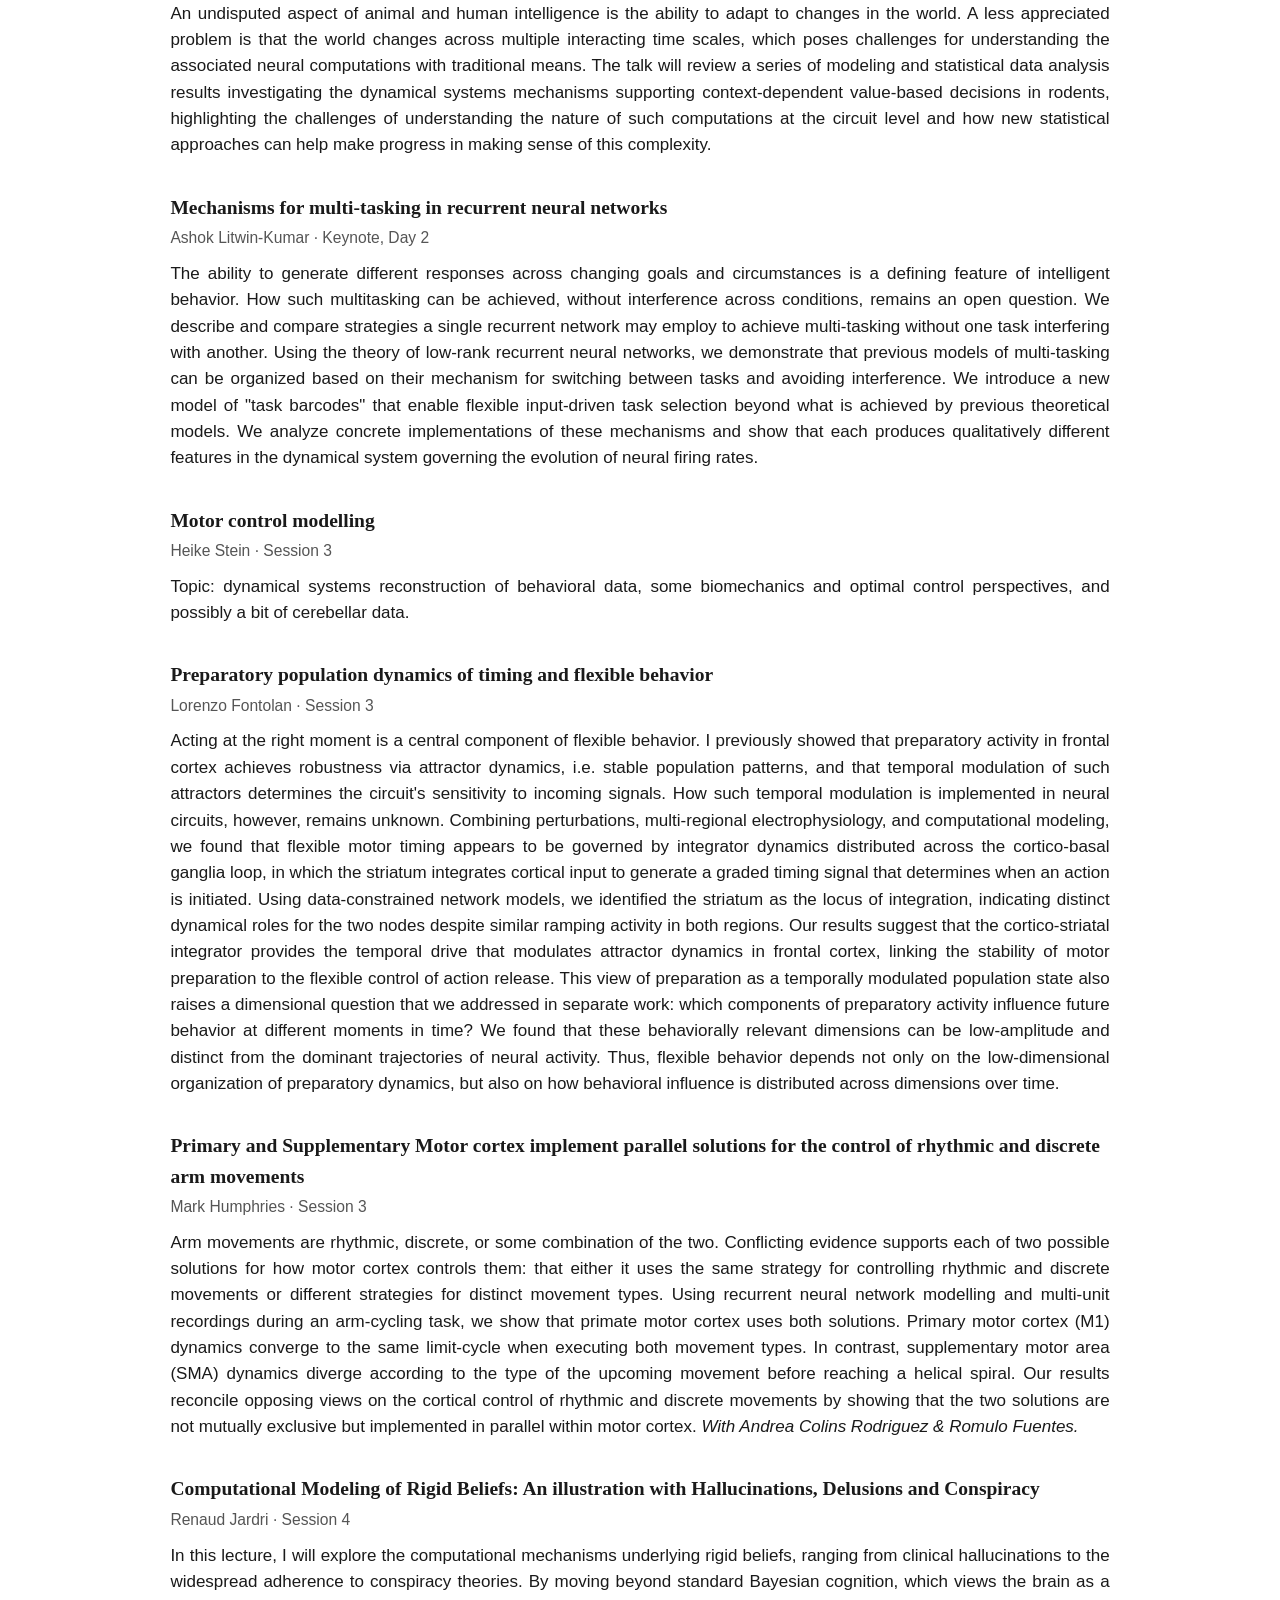
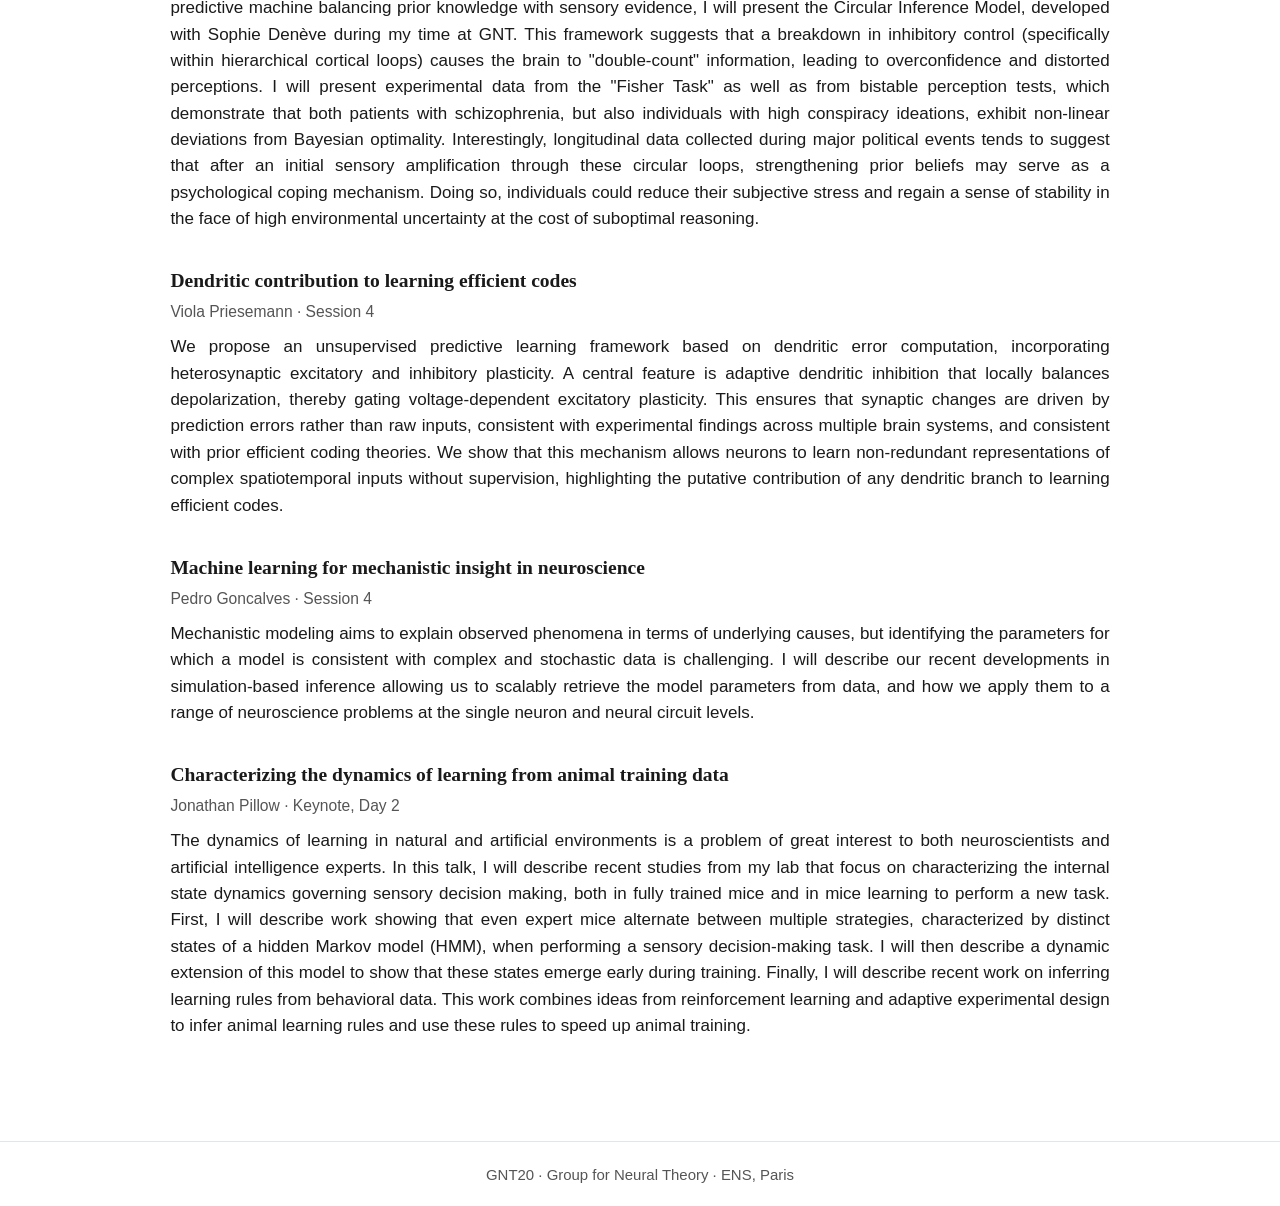
==== commit 1322dabb: "add Cristina's title and abstract" ====
--- a/abstracts.html
+++ b/abstracts.html
@@ -70,9 +70,9 @@
   </article>
 
   <article class="abstract" id="savin">
-    <h3>TBA</h3>
+    <h3>The fast and slow of value-based decision making</h3>
     <div class="meta">Cristina Savin · Keynote, Day 1</div>
-    <p><em>Abstract to follow.</em></p>
+    <p>An undisputed aspect of animal and human intelligence is the ability to adapt to changes in the world. A less appreciated problem is that the world changes across multiple interacting time scales, which poses challenges for understanding the associated neural computations with traditional means. The talk will review a series of modeling and statistical data analysis results investigating the dynamical systems mechanisms supporting context-dependent value-based decisions in rodents, highlighting the challenges of understanding the nature of such computations at the circuit level and how new statistical approaches can help make progress in making sense of this complexity.</p>
   </article>
 
   <article class="abstract" id="litwin-kumar">
